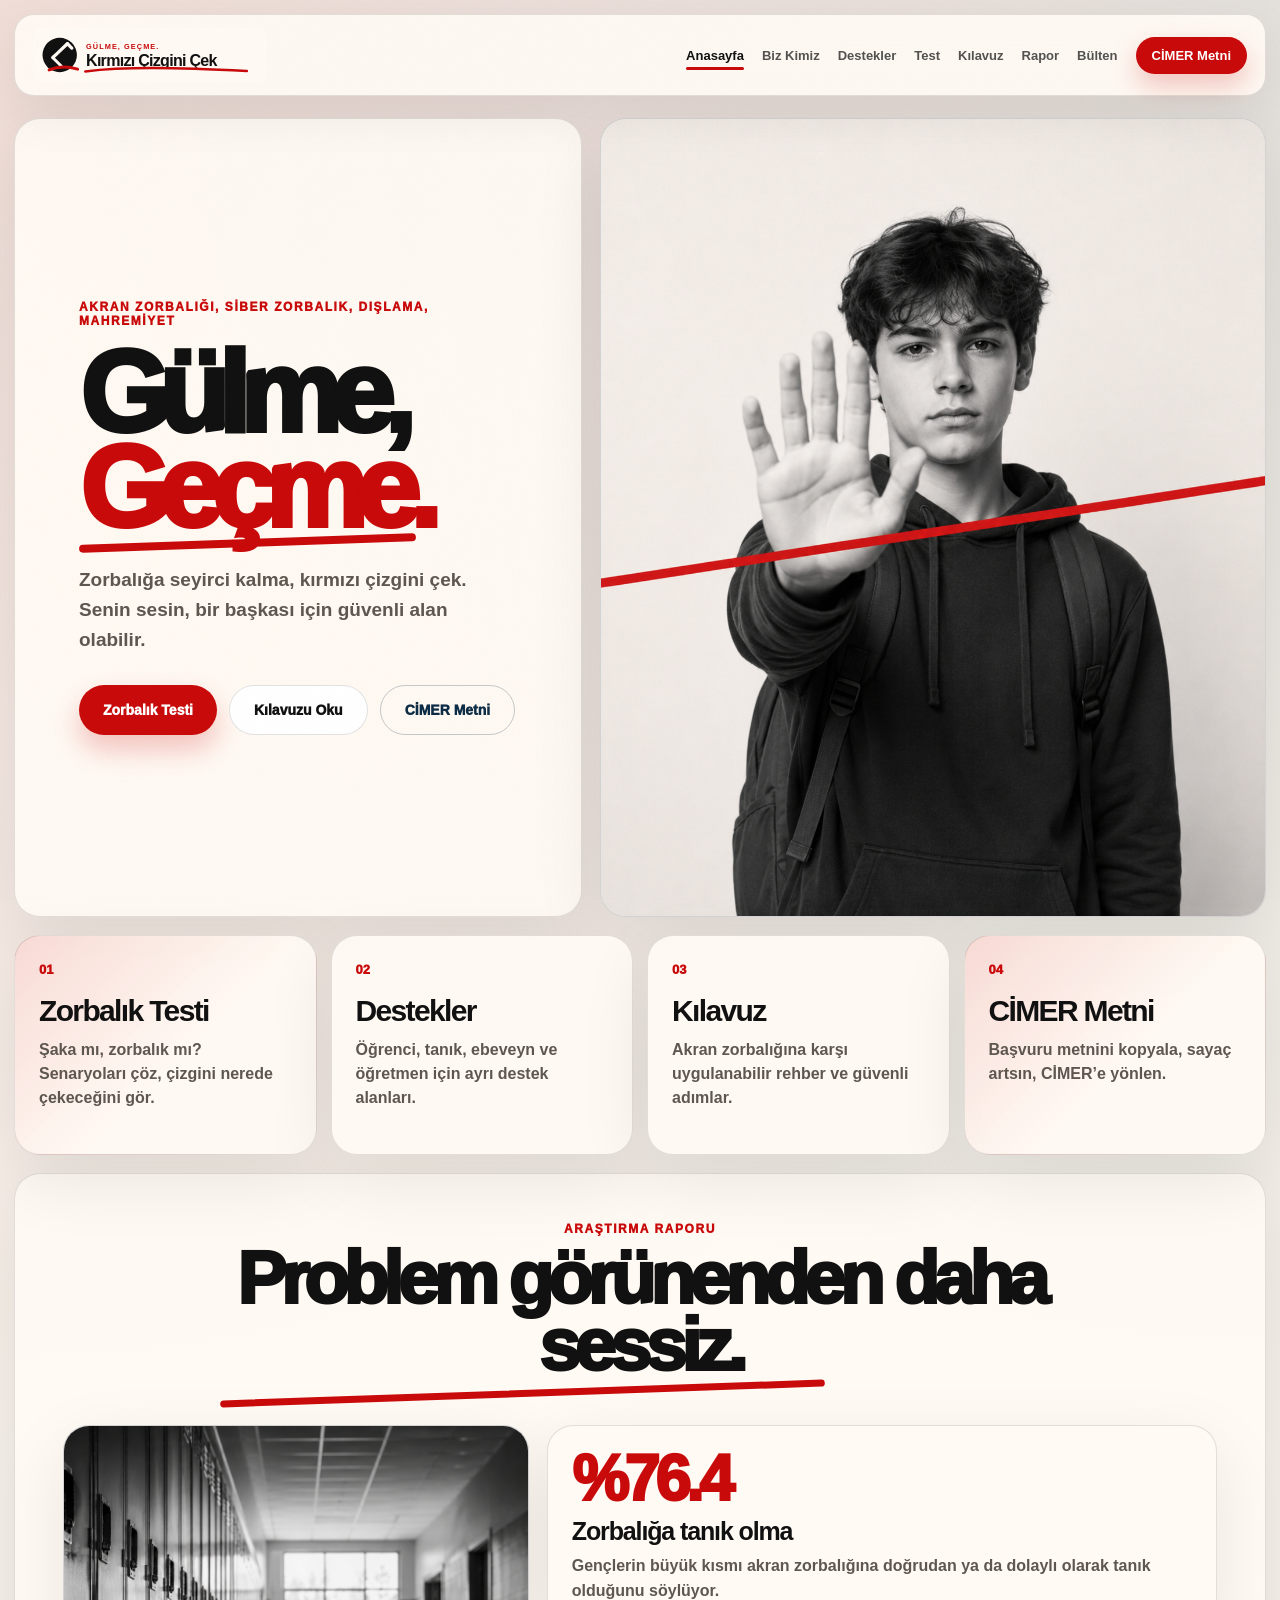
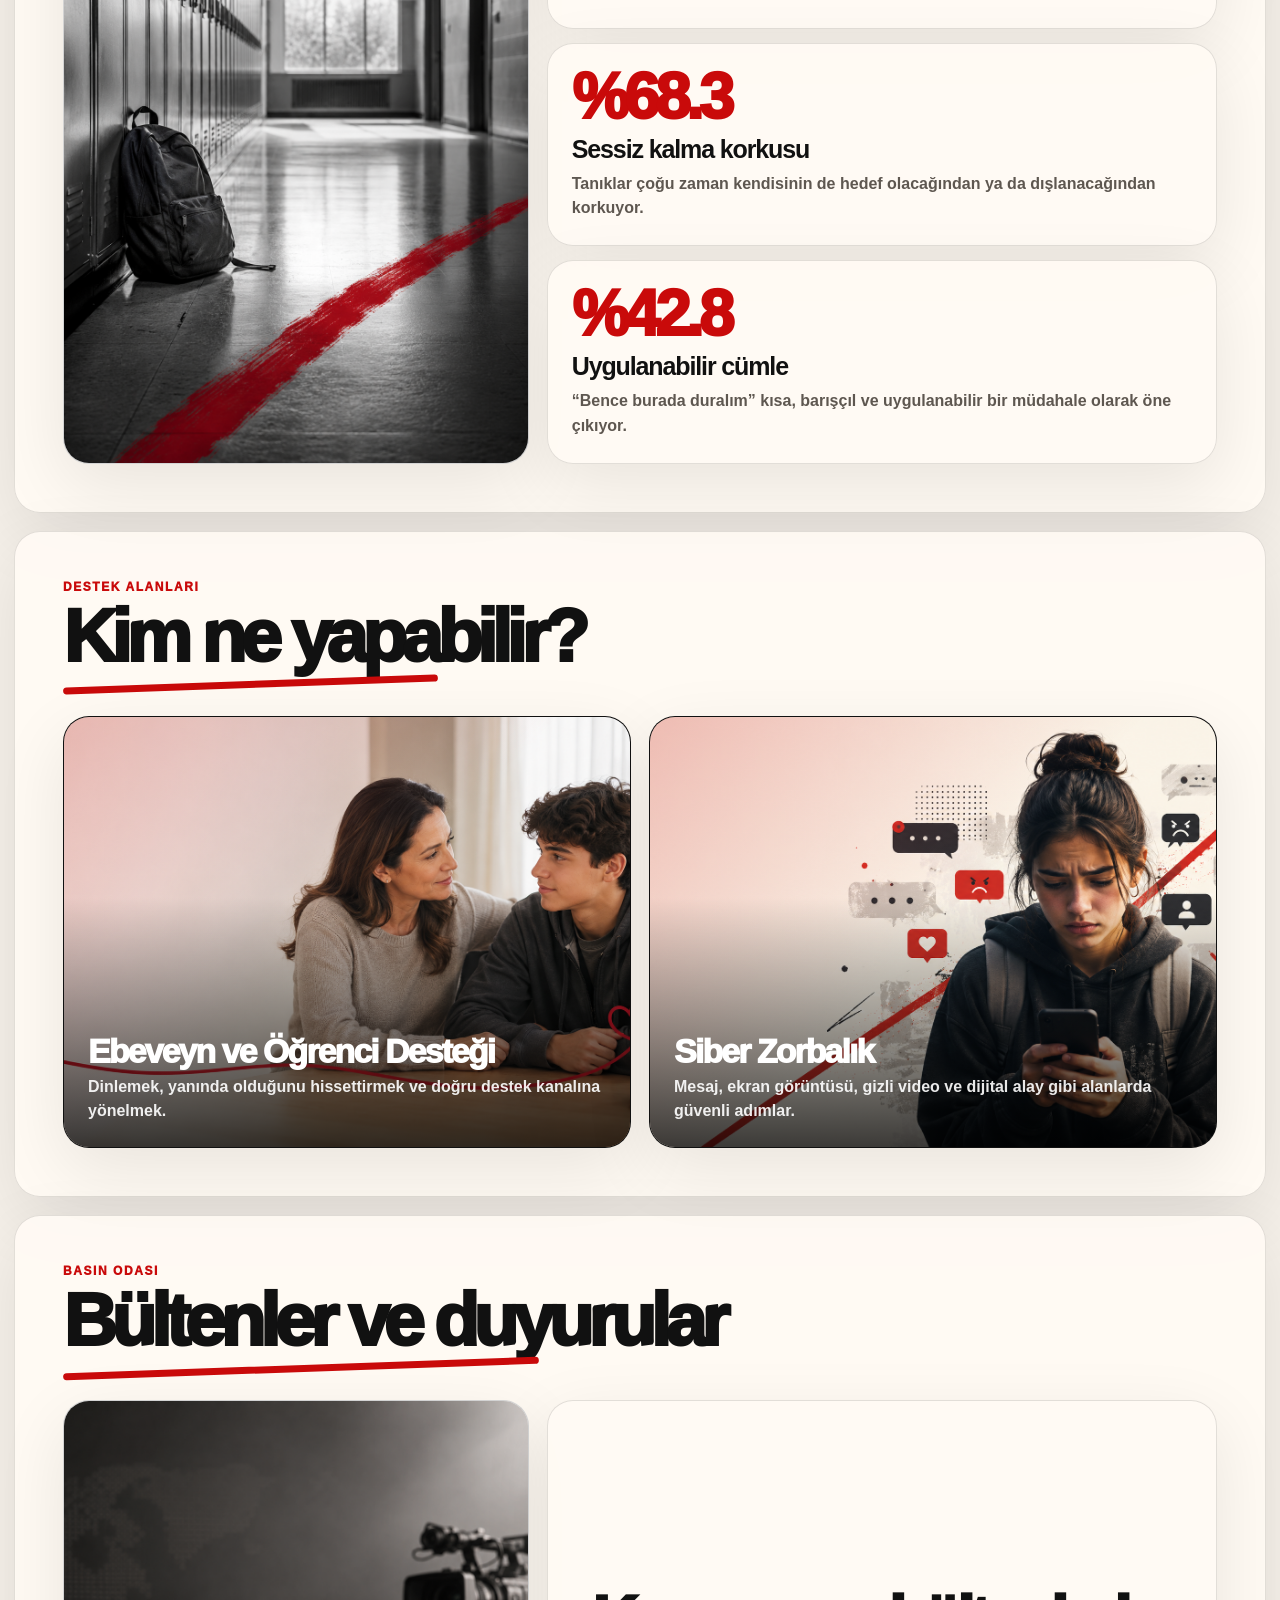
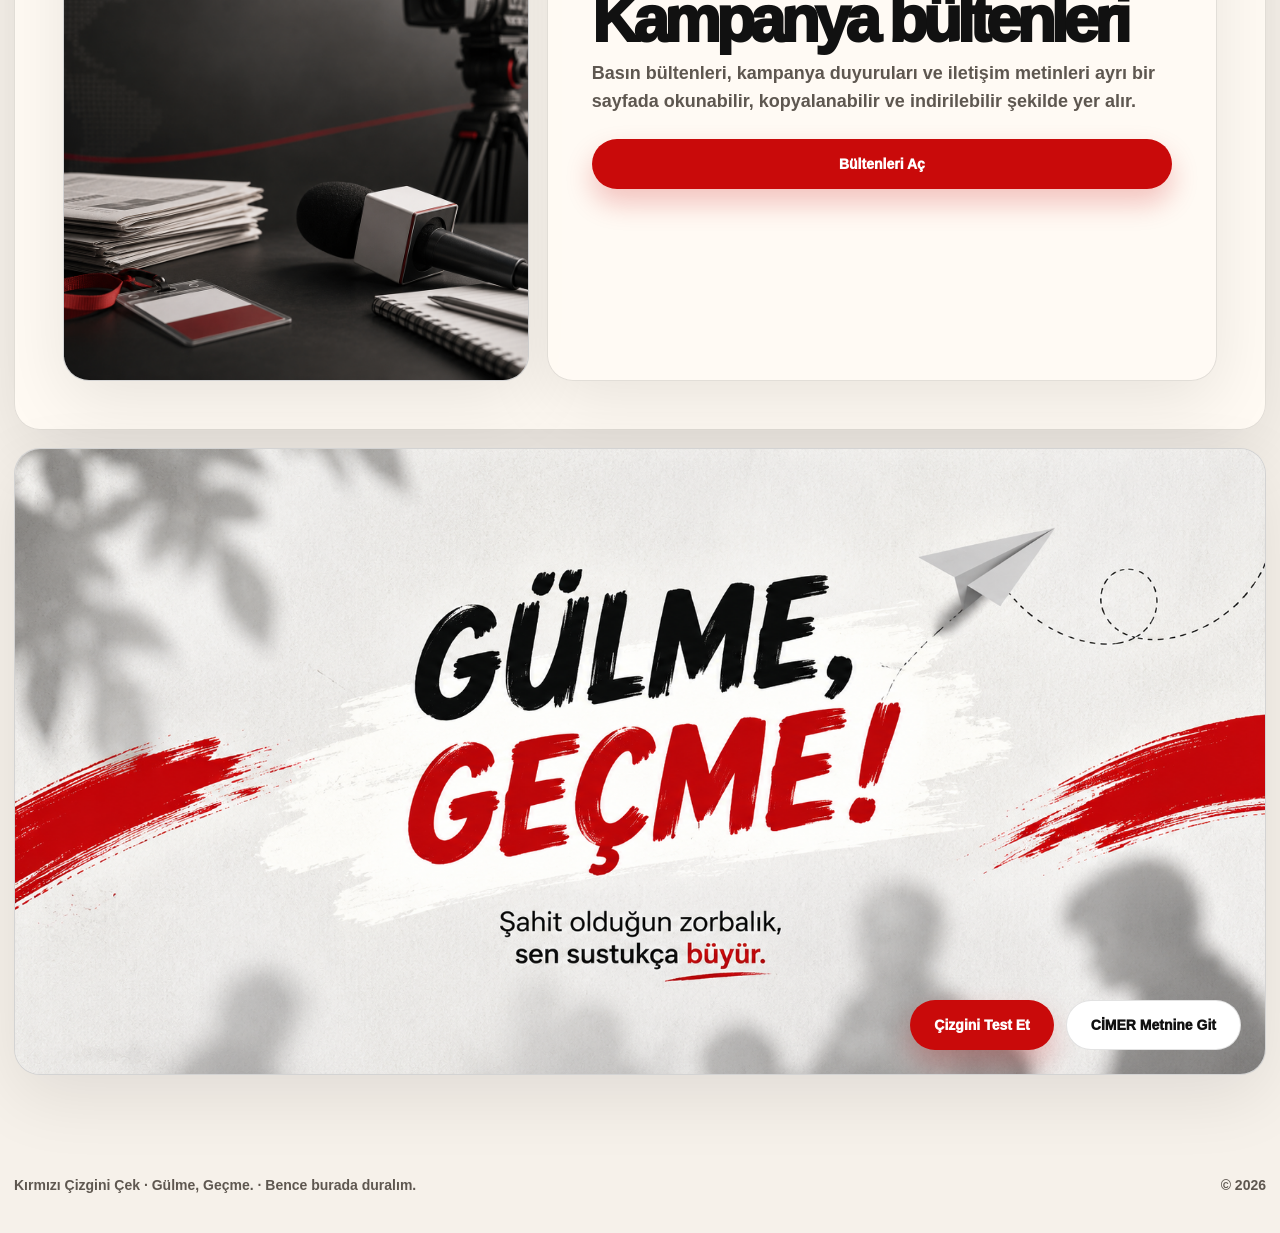
==== index.html @ 6e2cfce4 "Update index.html" ====
<!DOCTYPE html>
<html lang="tr">
<head>
  <meta charset="UTF-8" />
  <meta name="viewport" content="width=device-width, initial-scale=1.0" />

  <title>Kırmızı Çizgini Çek | Gülme, Geçme</title>
  <meta name="description" content="Akran zorbalığına karşı farkındalık, test, kılavuz, araştırma raporu, bültenler ve CİMER yönlendirme sitesi." />

  <link rel="stylesheet" href="site.css?v=20260725-01" />
</head>

<body>
  <header class="site-header">
    <a class="brand" href="index.html">
      <img class="brand-logo" src="logo.svg?v=20260725-01" alt="Kırmızı Çizgini Çek logosu">
    </a>

    <nav class="nav">
      <a class="active" href="index.html">Anasayfa</a>
      <a href="biz-kimiz.html">Biz Kimiz</a>
      <a href="destekler.html">Destekler</a>
      <a href="test.html">Test</a>
      <a href="kilavuz.html">Kılavuz</a>
      <a href="arastirma-raporu.html">Rapor</a>
      <a href="bultenler.html">Bülten</a>
      <a class="nav-cta" href="cimer.html">CİMER Metni</a>
    </nav>
  </header>

  <main class="main">
    <section class="hero">
      <article class="hero-copy">
        <p class="eyebrow">Akran zorbalığı, siber zorbalık, dışlama, mahremiyet</p>

        <h1>
          Gülme,<br>
          <span>Geçme.</span>
        </h1>

        <p class="lead">
          Zorbalığa seyirci kalma, kırmızı çizgini çek.
          Senin sesin, bir başkası için güvenli alan olabilir.
        </p>

        <div class="actions">
          <a class="btn primary" href="test.html">Zorbalık Testi</a>
          <a class="btn secondary" href="kilavuz.html">Kılavuzu Oku</a>
          <a class="btn ghost" href="cimer.html">CİMER Metni</a>
        </div>
      </article>

      <article class="hero-image">
        <img src="hero-child.png?v=20260725-01" alt="Elini dur işaretiyle kaldıran liseli genç kampanya görseli" />
      </article>
    </section>

    <section class="quick-grid">
      <a class="quick-card red" href="test.html">
        <span>01</span>
        <h2>Zorbalık Testi</h2>
        <p>Şaka mı, zorbalık mı? Senaryoları çöz, çizgini nerede çekeceğini gör.</p>
      </a>

      <a class="quick-card" href="destekler.html">
        <span>02</span>
        <h2>Destekler</h2>
        <p>Öğrenci, tanık, ebeveyn ve öğretmen için ayrı destek alanları.</p>
      </a>

      <a class="quick-card" href="kilavuz.html">
        <span>03</span>
        <h2>Kılavuz</h2>
        <p>Akran zorbalığına karşı uygulanabilir rehber ve güvenli adımlar.</p>
      </a>

      <a class="quick-card red" href="cimer.html">
        <span>04</span>
        <h2>CİMER Metni</h2>
        <p>Başvuru metnini kopyala, sayaç artsın, CİMER’e yönlen.</p>
      </a>
    </section>

    <section class="section">
      <div class="section-head center">
        <p>Araştırma raporu</p>
        <h2>Problem görünenden daha sessiz.</h2>
      </div>

      <div class="report-layout">
        <a class="cover-card" href="arastirma-raporu.html">
          <img src="report-cover.png?v=20260725-01" alt="Akran zorbalığı araştırma raporu kapak görseli" />
        </a>

        <div class="stat-grid">
          <article class="stat-card">
            <strong>%76.4</strong>
            <h3>Zorbalığa tanık olma</h3>
            <p>Gençlerin büyük kısmı akran zorbalığına doğrudan ya da dolaylı olarak tanık olduğunu söylüyor.</p>
          </article>

          <article class="stat-card">
            <strong>%68.3</strong>
            <h3>Sessiz kalma korkusu</h3>
            <p>Tanıklar çoğu zaman kendisinin de hedef olacağından ya da dışlanacağından korkuyor.</p>
          </article>

          <article class="stat-card">
            <strong>%42.8</strong>
            <h3>Uygulanabilir cümle</h3>
            <p>“Bence burada duralım” kısa, barışçıl ve uygulanabilir bir müdahale olarak öne çıkıyor.</p>
          </article>
        </div>
      </div>
    </section>

    <section class="section">
      <div class="section-head">
        <p>Destek alanları</p>
        <h2>Kim ne yapabilir?</h2>
      </div>

      <div class="image-link-grid">
        <a class="image-link" href="destekler.html">
          <img src="parent-support.png?v=20260725-01" alt="Ebeveyn ve genç destek görüşmesi görseli" />
          <div>
            <h3>Ebeveyn ve Öğrenci Desteği</h3>
            <p>Dinlemek, yanında olduğunu hissettirmek ve doğru destek kanalına yönelmek.</p>
          </div>
        </a>

        <a class="image-link" href="destekler.html">
          <img src="cyber-bullying.png?v=20260725-01" alt="Siber zorbalık ve telefon baskısı görseli" />
          <div>
            <h3>Siber Zorbalık</h3>
            <p>Mesaj, ekran görüntüsü, gizli video ve dijital alay gibi alanlarda güvenli adımlar.</p>
          </div>
        </a>
      </div>
    </section>

    <section class="section">
      <div class="section-head">
        <p>Basın odası</p>
        <h2>Bültenler ve duyurular</h2>
      </div>

      <div class="bulletin-home">
        <a class="cover-card wide" href="bultenler.html">
          <img src="bulletin-cover.png?v=20260725-01" alt="Basın bültenleri ve haber odası görseli" />
        </a>

        <article class="text-card">
          <h3>Kampanya bültenleri</h3>
          <p>
            Basın bültenleri, kampanya duyuruları ve iletişim metinleri ayrı bir sayfada okunabilir,
            kopyalanabilir ve indirilebilir şekilde yer alır.
          </p>
          <a class="btn primary" href="bultenler.html">Bültenleri Aç</a>
        </article>
      </div>
    </section>

    <section class="slogan-banner">
      <img src="slogan-banner.png?v=20260725-01" alt="Gülme Geçme slogan görseli" />

      <div class="slogan-actions">
        <a class="btn primary" href="test.html">Çizgini Test Et</a>
        <a class="btn secondary" href="cimer.html">CİMER Metnine Git</a>
      </div>
    </section>
  </main>

  <footer class="footer">
    <span>Kırmızı Çizgini Çek · Gülme, Geçme. · Bence burada duralım.</span>
    <span>© 2026</span>
  </footer>
</body>
</html>
---- site.css ----
:root {
  --bg: #f6f1ea;
  --paper: #fffaf4;
  --white: #ffffff;
  --ink: #111111;
  --muted: #5e5750;
  --red: #c90a0a;
  --blue: #0d2c46;
  --line: rgba(17, 17, 17, 0.12);
  --shadow: 0 22px 70px rgba(0, 0, 0, 0.09);
  --radius: 26px;
  --max: 1380px;
}

* {
  box-sizing: border-box;
}

html {
  scroll-behavior: smooth;
}

body {
  margin: 0;
  color: var(--ink);
  font-family: Arial, Helvetica, sans-serif;
  background:
    radial-gradient(circle at top left, rgba(201, 10, 10, 0.08), transparent 32%),
    radial-gradient(circle at top right, rgba(13, 44, 70, 0.08), transparent 32%),
    var(--bg);
}

body::before {
  content: "";
  position: fixed;
  inset: 0;
  z-index: 1000;
  pointer-events: none;
  opacity: 0.045;
  background-image: url("data:image/svg+xml,%3Csvg xmlns='http://www.w3.org/2000/svg' width='160' height='160'%3E%3Cfilter id='n'%3E%3CfeTurbulence baseFrequency='.72' numOctaves='3' stitchTiles='stitch'/%3E%3C/filter%3E%3Crect width='160' height='160' filter='url(%23n)' opacity='.55'/%3E%3C/svg%3E");
}

img {
  display: block;
  max-width: 100%;
}

a {
  color: inherit;
  text-decoration: none;
}

button {
  font: inherit;
}

.site-header {
  position: sticky;
  top: 0;
  z-index: 50;
  width: min(var(--max), calc(100% - 28px));
  min-height: 82px;
  margin: 14px auto 0;
  padding: 0 18px;
  display: flex;
  align-items: center;
  justify-content: space-between;
  gap: 22px;
  border: 1px solid var(--line);
  border-radius: 20px;
  background: rgba(255, 250, 244, 0.94);
  backdrop-filter: blur(18px);
  box-shadow: 0 18px 50px rgba(0, 0, 0, 0.07);
}

.brand {
  display: inline-flex;
  align-items: center;
  flex: 0 0 auto;
}

.brand-logo {
  width: auto;
  height: 54px;
  object-fit: contain;
}

.nav {
  display: flex;
  align-items: center;
  gap: 18px;
}

.nav a {
  position: relative;
  color: var(--ink);
  font-size: 13px;
  font-weight: 900;
  opacity: 0.72;
  transition: 0.2s ease;
}

.nav a:hover,
.nav a.active {
  opacity: 1;
}

.nav a:not(.nav-cta)::after {
  content: "";
  position: absolute;
  left: 0;
  bottom: -7px;
  width: 0;
  height: 3px;
  border-radius: 999px;
  background: var(--red);
  transition: 0.2s ease;
}

.nav a:hover::after,
.nav a.active::after {
  width: 100%;
}

.nav-cta {
  opacity: 1 !important;
  padding: 11px 16px;
  border-radius: 999px;
  color: white !important;
  background: var(--red);
  box-shadow: 0 12px 26px rgba(201, 10, 10, 0.22);
}

.main {
  width: min(var(--max), calc(100% - 28px));
  margin: 0 auto;
  padding: 22px 0 76px;
}

.hero {
  display: grid;
  grid-template-columns: 0.92fr 1.08fr;
  gap: 18px;
  align-items: stretch;
}

.hero-copy,
.hero-image,
.quick-card,
.section,
.cover-card,
.stat-card,
.image-link,
.text-card,
.slogan-banner {
  border: 1px solid var(--line);
  border-radius: var(--radius);
  background: rgba(255, 250, 244, 0.94);
  box-shadow: var(--shadow);
}

.hero-copy {
  min-height: 560px;
  padding: clamp(34px, 5vw, 66px);
  display: flex;
  flex-direction: column;
  justify-content: center;
}

.eyebrow {
  margin: 0 0 18px;
  color: var(--red);
  text-transform: uppercase;
  letter-spacing: 0.13em;
  font-size: 12px;
  font-weight: 950;
}

h1,
h2,
h3,
p {
  margin-top: 0;
}

.hero-copy h1 {
  margin: 0 0 30px;
  font-size: clamp(70px, 9vw, 136px);
  line-height: 0.82;
  letter-spacing: -0.095em;
  font-weight: 950;
}

.hero-copy h1 span {
  position: relative;
  display: inline-block;
  color: var(--red);
}

.hero-copy h1 span::after {
  content: "";
  position: absolute;
  left: 0;
  bottom: -12px;
  width: 96%;
  height: 8px;
  border-radius: 999px;
  background: var(--red);
  transform: rotate(-2deg);
}

.lead {
  max-width: 690px;
  margin: 0;
  color: var(--muted);
  font-size: 19px;
  line-height: 1.58;
  font-weight: 700;
}

.actions {
  display: flex;
  flex-wrap: wrap;
  gap: 12px;
  margin-top: 30px;
}

.btn {
  min-height: 50px;
  padding: 0 24px;
  border-radius: 999px;
  display: inline-flex;
  align-items: center;
  justify-content: center;
  border: 0;
  cursor: pointer;
  color: var(--ink);
  font-size: 14px;
  font-weight: 950;
  transition: 0.2s ease;
}

.btn:hover {
  transform: translateY(-2px);
}

.btn.primary {
  color: white;
  background: var(--red);
  box-shadow: 0 14px 28px rgba(201, 10, 10, 0.23);
}

.btn.secondary {
  color: var(--ink);
  background: white;
  border: 1px solid var(--line);
}

.btn.ghost {
  color: var(--blue);
  background: transparent;
  border: 1px solid rgba(13, 44, 70, 0.24);
}

.hero-image {
  overflow: hidden;
  min-height: 560px;
  background: #eeeeee;
}

.hero-image img {
  width: 100%;
  height: 100%;
  min-height: 560px;
  object-fit: cover;
  object-position: center;
}

.quick-grid {
  display: grid;
  grid-template-columns: repeat(4, 1fr);
  gap: 14px;
  margin-top: 18px;
}

.quick-card {
  min-height: 220px;
  padding: 24px;
  color: var(--ink);
  transition: 0.22s ease;
}

.quick-card:hover {
  transform: translateY(-4px);
  box-shadow: 0 26px 80px rgba(0, 0, 0, 0.11);
}

.quick-card span {
  display: inline-flex;
  margin-bottom: 20px;
  color: var(--red);
  font-size: 13px;
  font-weight: 950;
}

.quick-card h2 {
  margin: 0 0 12px;
  font-size: 30px;
  line-height: 0.95;
  letter-spacing: -0.055em;
}

.quick-card p {
  margin: 0;
  color: var(--muted);
  line-height: 1.5;
  font-weight: 700;
}

.quick-card.red {
  background:
    linear-gradient(135deg, rgba(201, 10, 10, 0.13), transparent 56%),
    rgba(255, 250, 244, 0.94);
}

.section {
  margin-top: 18px;
  padding: clamp(28px, 4vw, 48px);
}

.section-head {
  max-width: 840px;
  margin-bottom: 28px;
}

.section-head.center {
  margin-left: auto;
  margin-right: auto;
  text-align: center;
}

.section-head p {
  margin: 0 0 10px;
  color: var(--red);
  text-transform: uppercase;
  letter-spacing: 0.13em;
  font-size: 12px;
  font-weight: 950;
}

.section-head h2 {
  position: relative;
  display: inline-block;
  margin: 0;
  font-size: clamp(42px, 5.8vw, 76px);
  line-height: 0.9;
  letter-spacing: -0.078em;
  font-weight: 950;
}

.section-head h2::after {
  content: "";
  display: block;
  width: 72%;
  height: 7px;
  margin-top: 10px;
  border-radius: 999px;
  background: var(--red);
  transform: rotate(-2deg);
}

.report-layout,
.bulletin-home {
  display: grid;
  grid-template-columns: 0.82fr 1.18fr;
  gap: 18px;
  align-items: stretch;
}

.cover-card {
  display: block;
  overflow: hidden;
  background: #eeeeee;
}

.cover-card img {
  width: 100%;
  height: 100%;
  min-height: 520px;
  object-fit: cover;
  object-position: center;
  transition: 0.25s ease;
}

.cover-card.wide img {
  min-height: 430px;
}

.cover-card:hover img {
  transform: scale(1.03);
}

.stat-grid {
  display: grid;
  gap: 14px;
}

.stat-card {
  padding: 24px;
}

.stat-card strong {
  display: block;
  margin-bottom: 10px;
  color: var(--red);
  font-size: clamp(44px, 5vw, 68px);
  line-height: 0.92;
  letter-spacing: -0.075em;
  font-weight: 950;
}

.stat-card h3,
.text-card h3 {
  margin: 0 0 10px;
  font-size: 25px;
  line-height: 1;
  letter-spacing: -0.045em;
}

.stat-card p,
.text-card p {
  margin: 0;
  color: var(--muted);
  line-height: 1.56;
  font-weight: 700;
}

.image-link-grid {
  display: grid;
  grid-template-columns: 1fr 1fr;
  gap: 18px;
}

.image-link {
  position: relative;
  overflow: hidden;
  min-height: 430px;
  color: white;
  background: #111111;
}

.image-link img {
  width: 100%;
  height: 100%;
  min-height: 430px;
  object-fit: cover;
  object-position: center;
  transition: 0.25s ease;
}

.image-link:hover img {
  transform: scale(1.03);
}

.image-link::after {
  content: "";
  position: absolute;
  inset: 0;
  background:
    linear-gradient(to top, rgba(0, 0, 0, 0.76), transparent 58%),
    linear-gradient(135deg, rgba(201, 10, 10, 0.24), transparent 50%);
}

.image-link div {
  position: absolute;
  z-index: 2;
  left: 24px;
  right: 24px;
  bottom: 24px;
}

.image-link h3 {
  margin: 0 0 8px;
  font-size: 34px;
  line-height: 0.95;
  letter-spacing: -0.058em;
  font-weight: 950;
}

.image-link p {
  max-width: 540px;
  margin: 0;
  color: rgba(255, 255, 255, 0.91);
  line-height: 1.5;
  font-weight: 700;
}

.text-card {
  padding: clamp(26px, 4vw, 44px);
  display: flex;
  flex-direction: column;
  justify-content: center;
}

.text-card h3 {
  font-size: clamp(38px, 5vw, 64px);
  line-height: 0.9;
  letter-spacing: -0.078em;
  font-weight: 950;
}

.text-card p {
  margin-bottom: 24px;
  font-size: 18px;
}

.slogan-banner {
  position: relative;
  overflow: hidden;
  margin-top: 18px;
  min-height: 300px;
  background: #eeeeee;
}

.slogan-banner img {
  width: 100%;
  height: 100%;
  min-height: 300px;
  object-fit: cover;
  object-position: center;
}

.slogan-actions {
  position: absolute;
  right: 24px;
  bottom: 24px;
  display: flex;
  flex-wrap: wrap;
  gap: 12px;
}

.footer {
  width: min(var(--max), calc(100% - 28px));
  margin: 0 auto;
  padding: 26px 0 40px;
  display: flex;
  justify-content: space-between;
  gap: 18px;
  color: var(--muted);
  font-size: 14px;
  font-weight: 850;
}

@media (max-width: 1120px) {
  .nav {
    display: none;
  }

  .hero,
  .report-layout,
  .bulletin-home,
  .image-link-grid {
    grid-template-columns: 1fr;
  }

  .quick-grid {
    grid-template-columns: 1fr 1fr;
  }
}

@media (max-width: 700px) {
  .site-header {
    margin-top: 8px;
    border-radius: 14px;
  }

  .brand-logo {
    height: 44px;
  }

  .quick-grid {
    grid-template-columns: 1fr;
  }

  .hero-copy h1 {
    font-size: 64px;
  }

  .section-head h2 {
    font-size: 46px;
  }

  .slogan-actions {
    position: static;
    padding: 18px;
    background: rgba(255, 250, 244, 0.94);
  }

  .footer {
    flex-direction: column;
  }
}
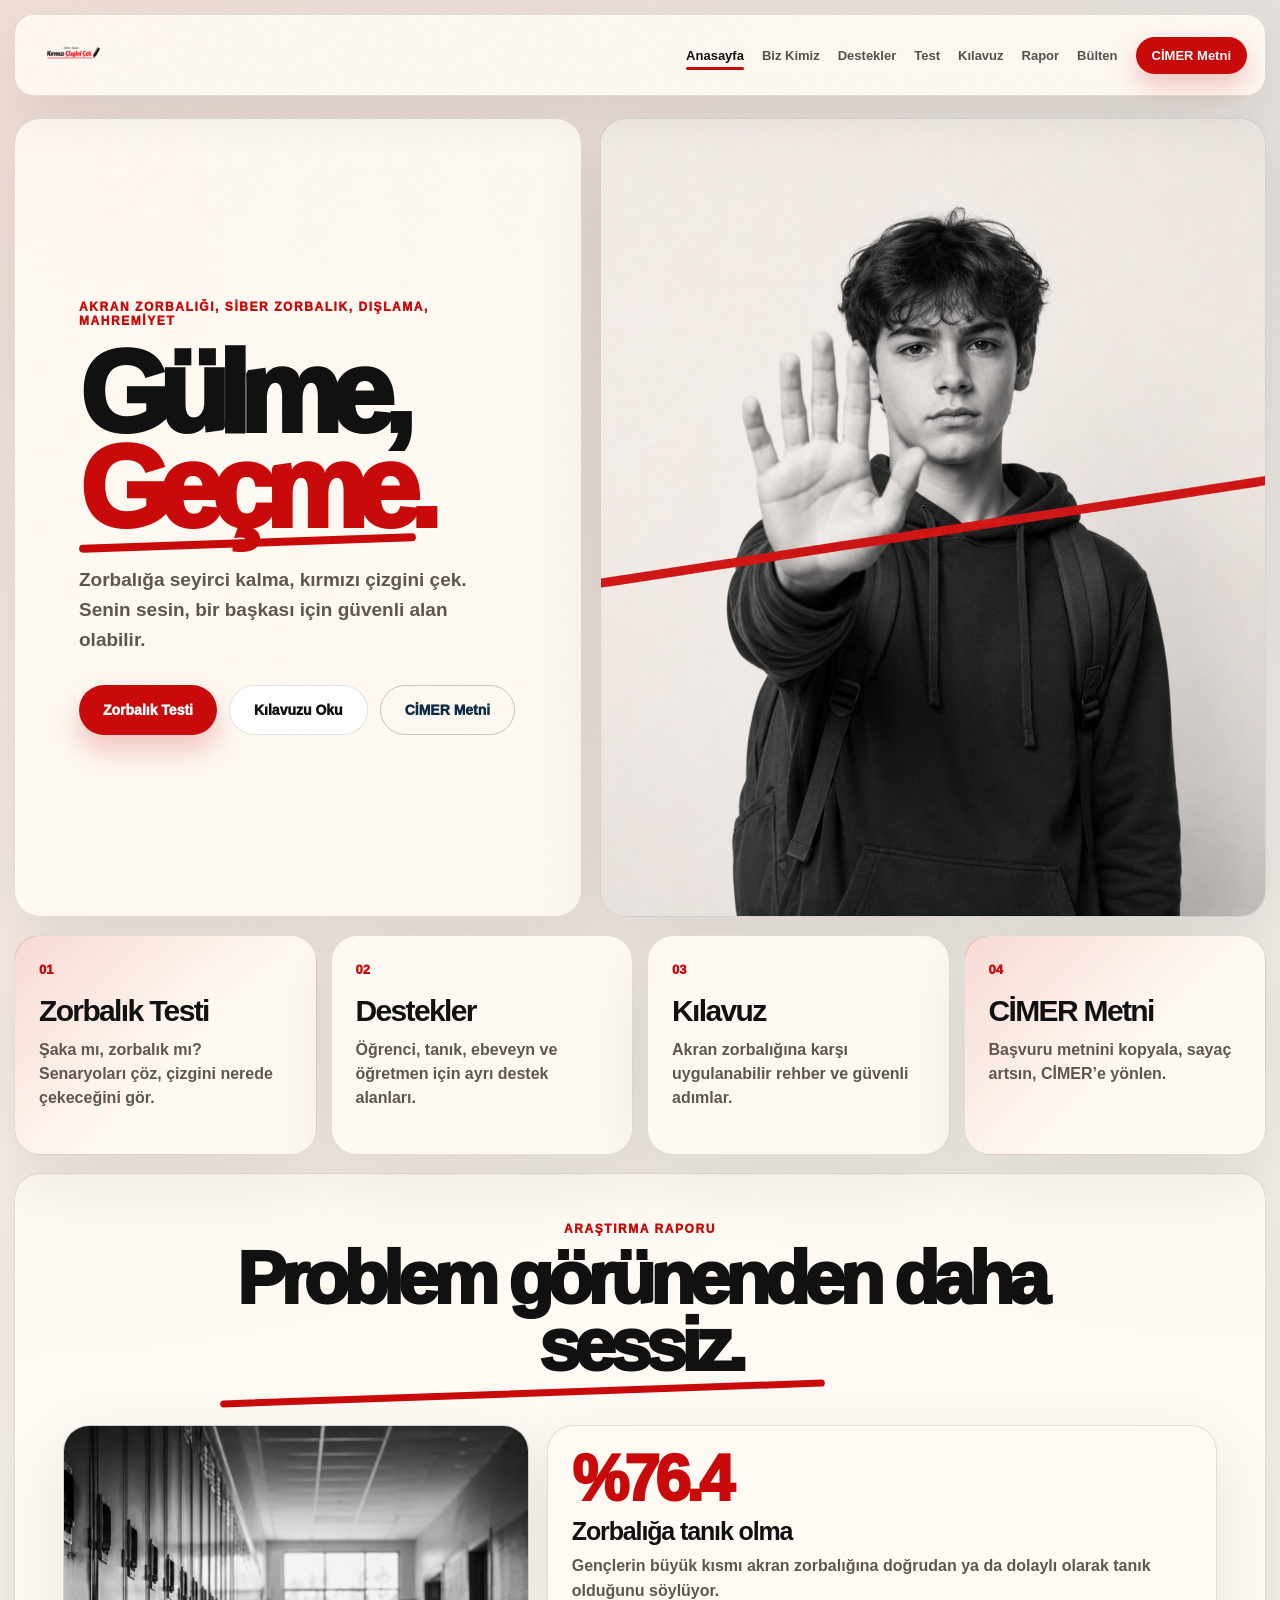
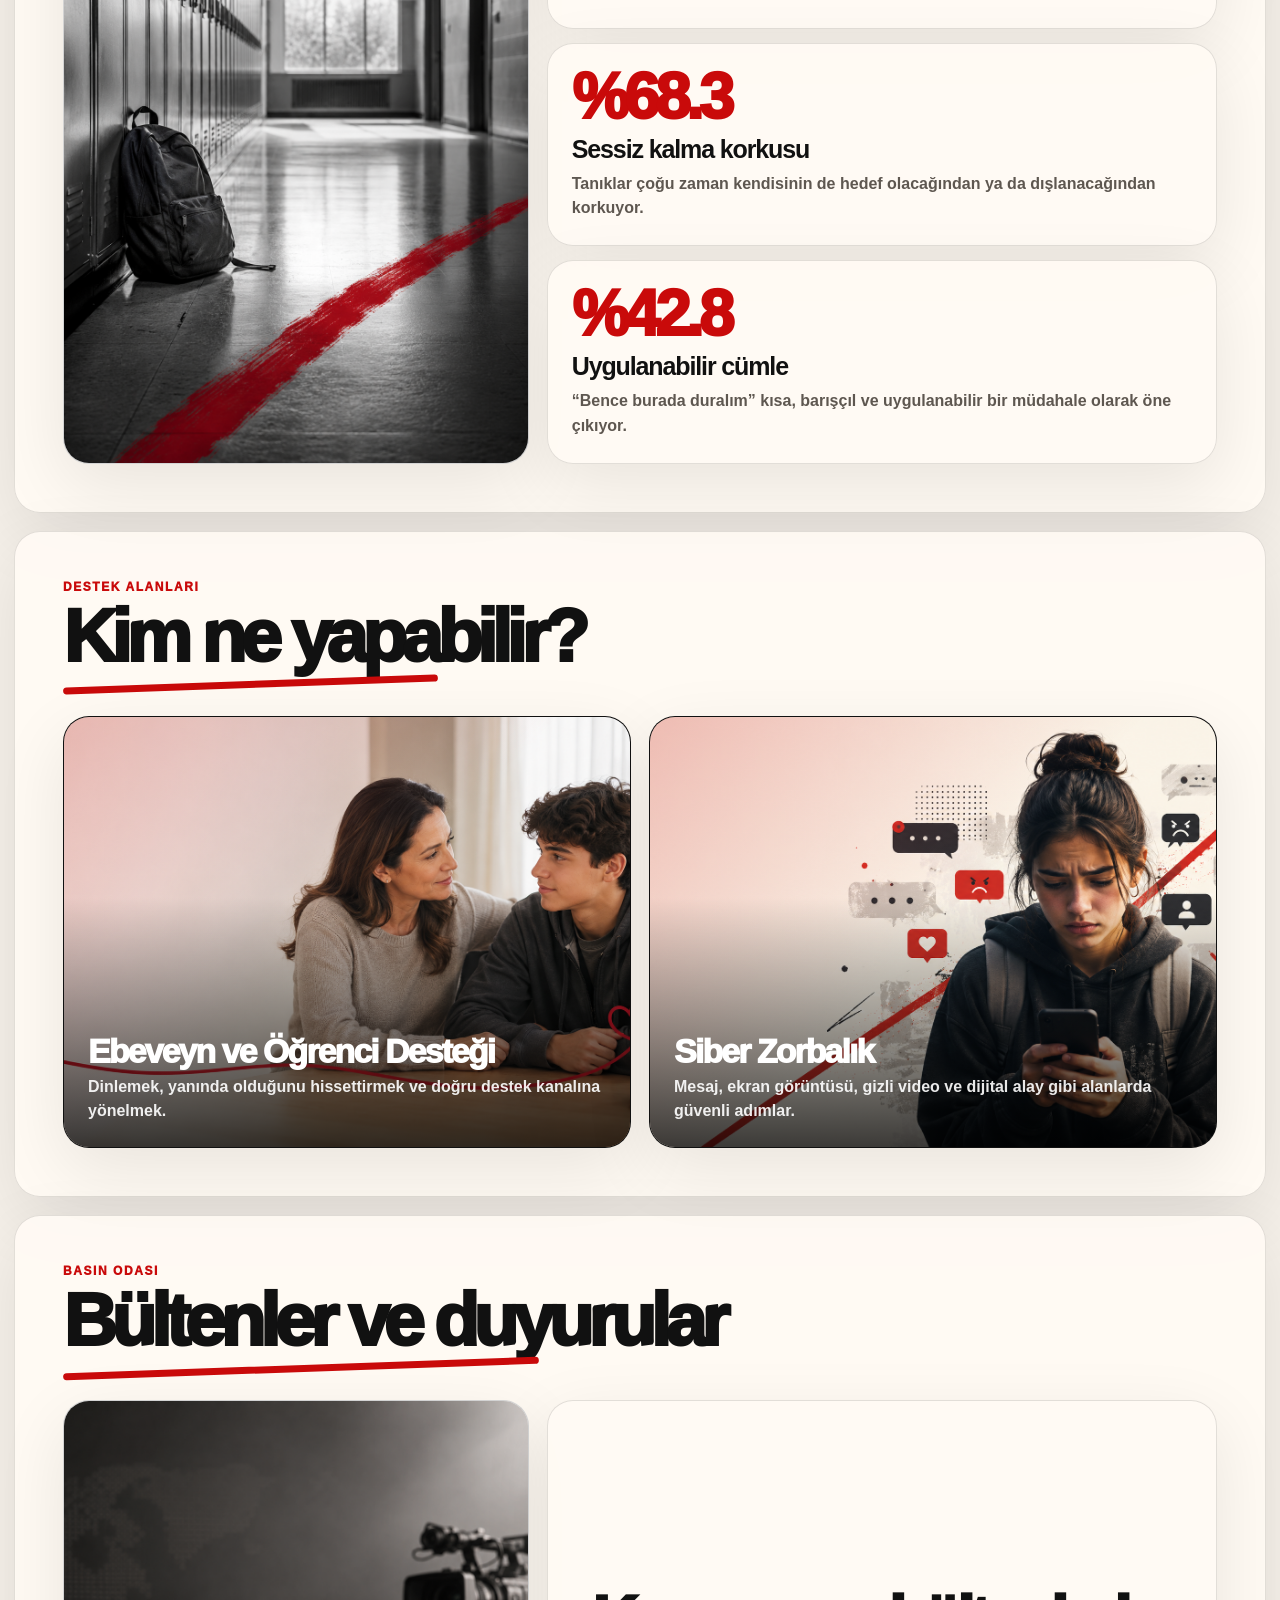
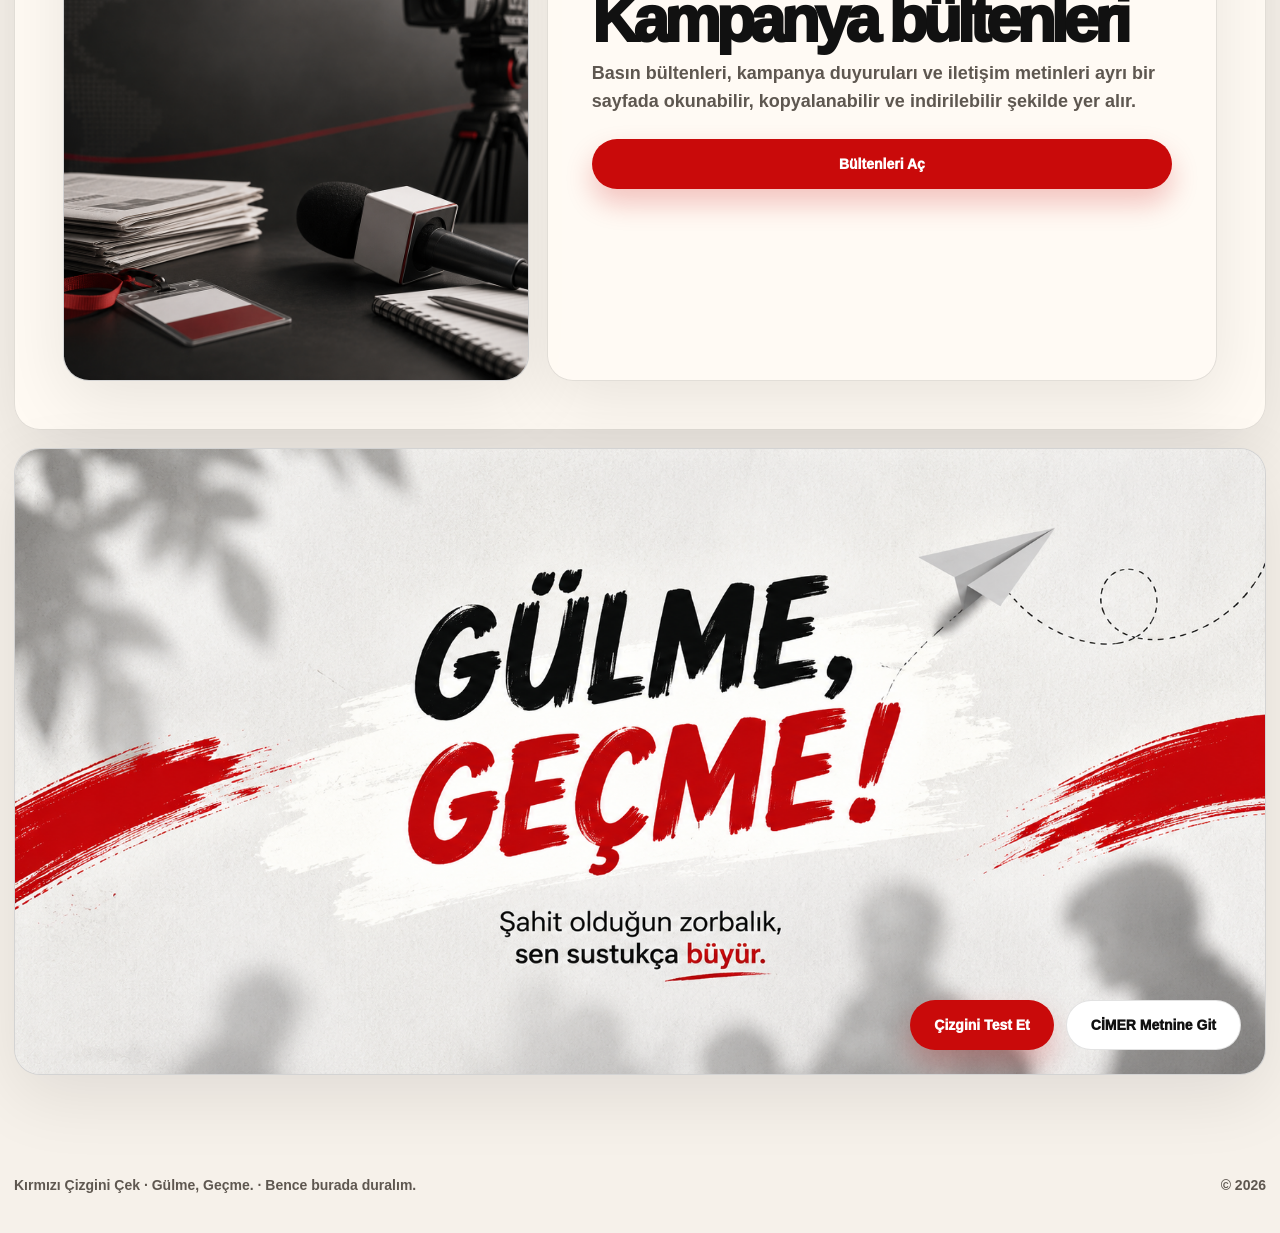
==== commit be1fdb51: "Update index.html" ====
--- a/index.html
+++ b/index.html
@@ -13,7 +13,7 @@
 <body>
   <header class="site-header">
     <a class="brand" href="index.html">
-      <img class="brand-logo" src="logo.svg?v=20260725-01" alt="Kırmızı Çizgini Çek logosu">
+      <img class="brand-logo" src="logo.png?v=20260725-02" alt="Kırmızı Çizgini Çek logosu">
     </a>
 
     <nav class="nav">
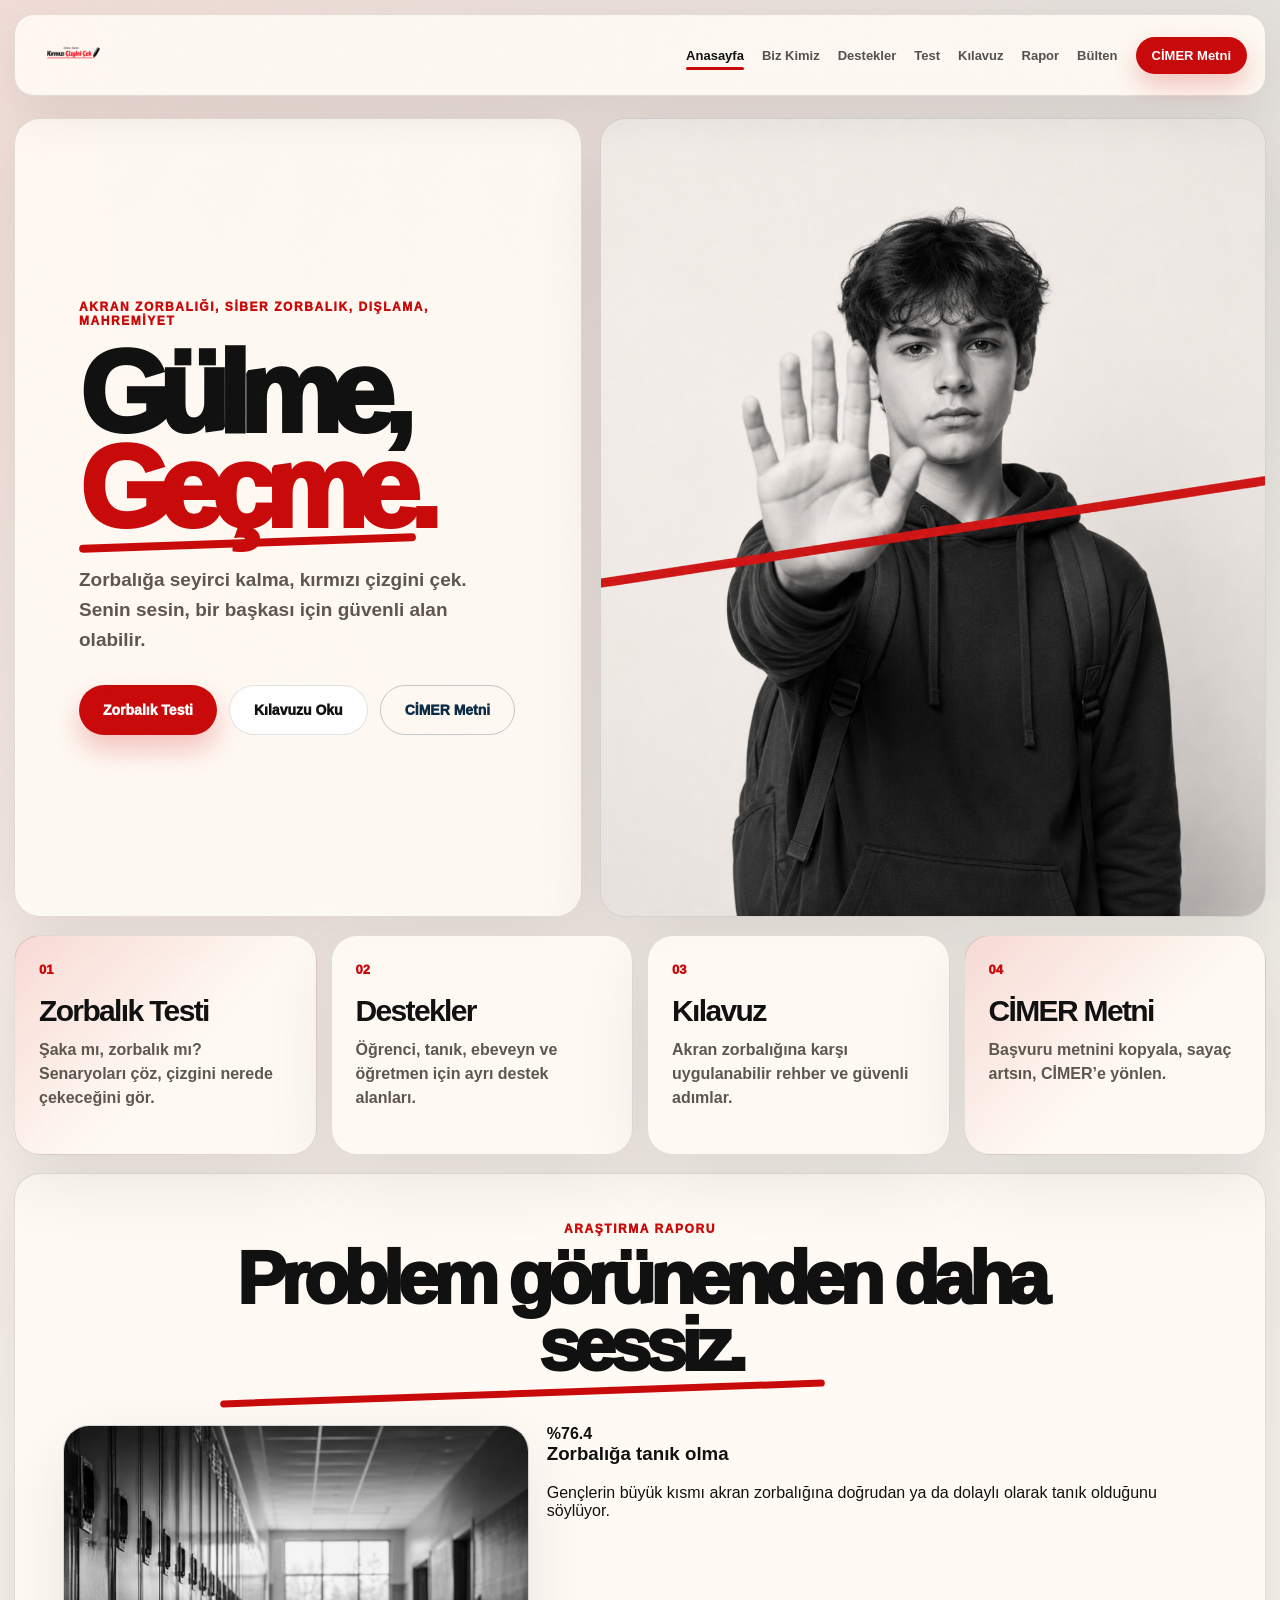
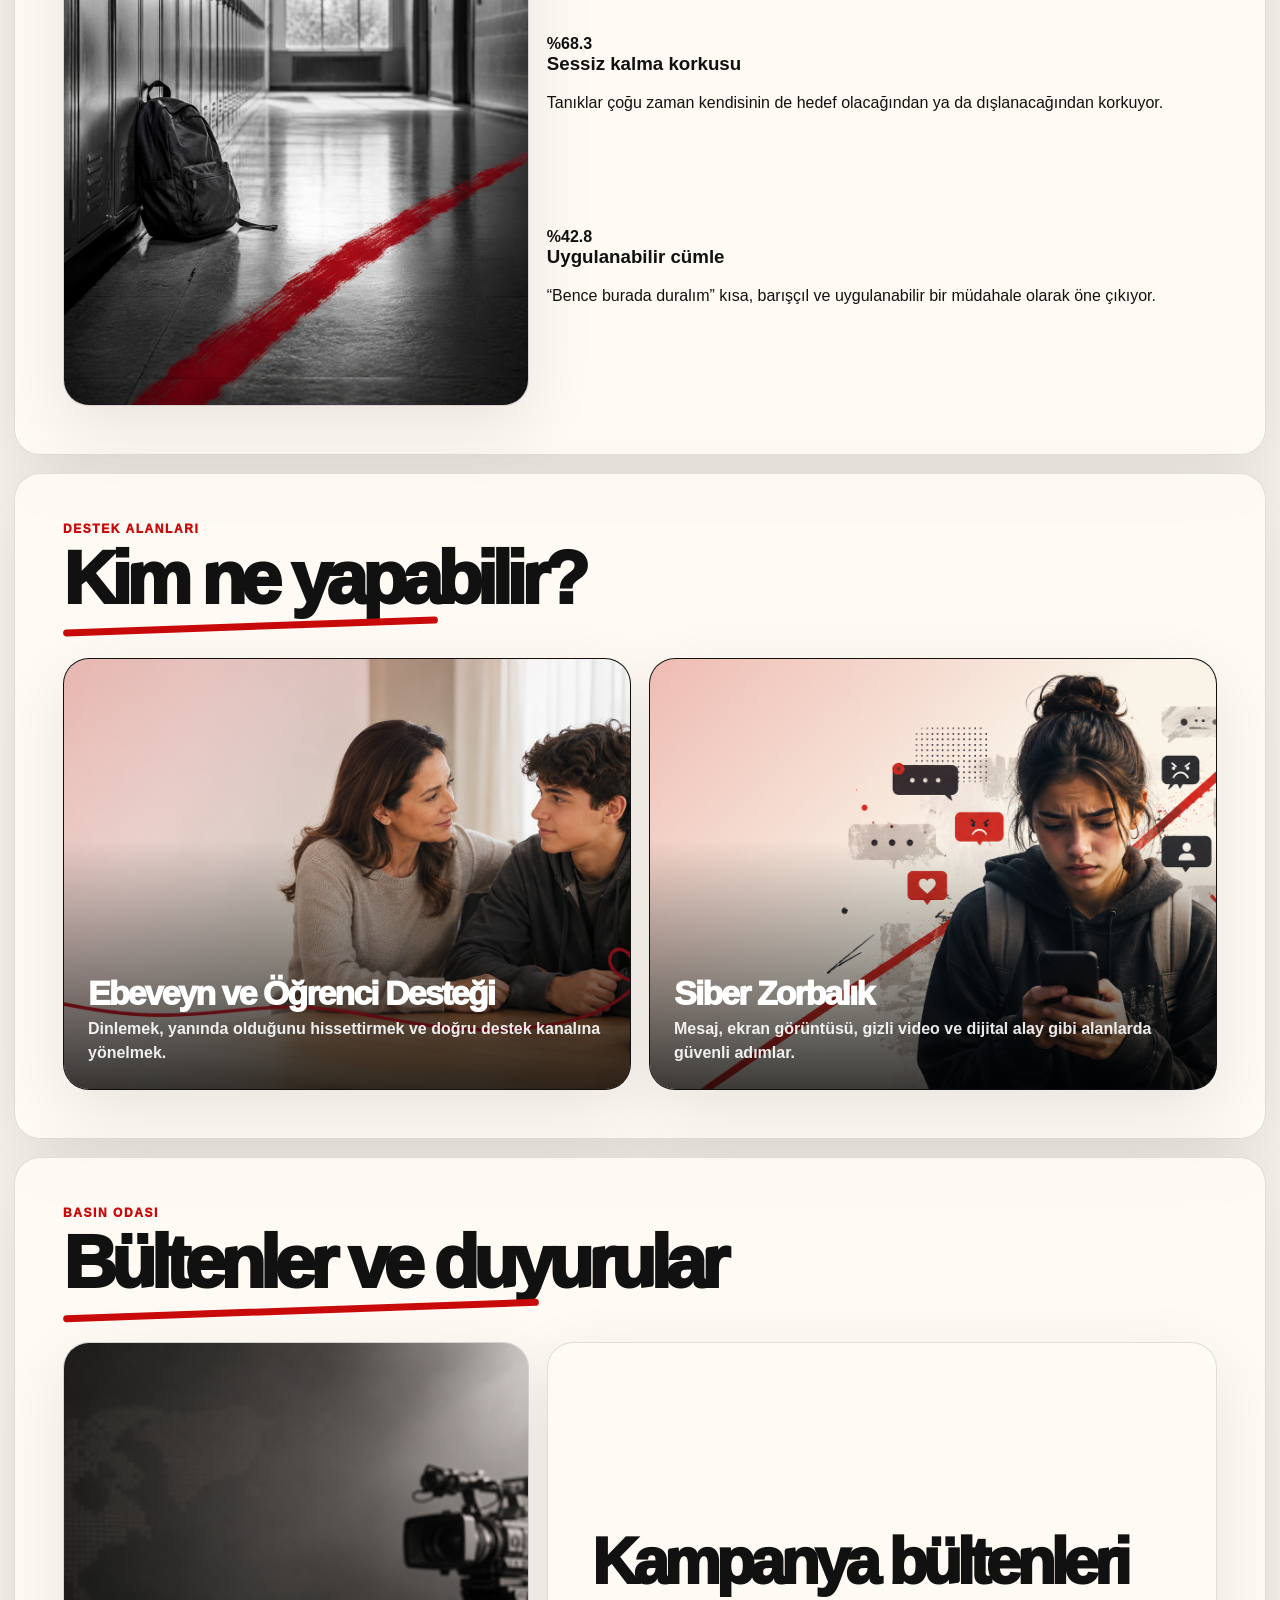
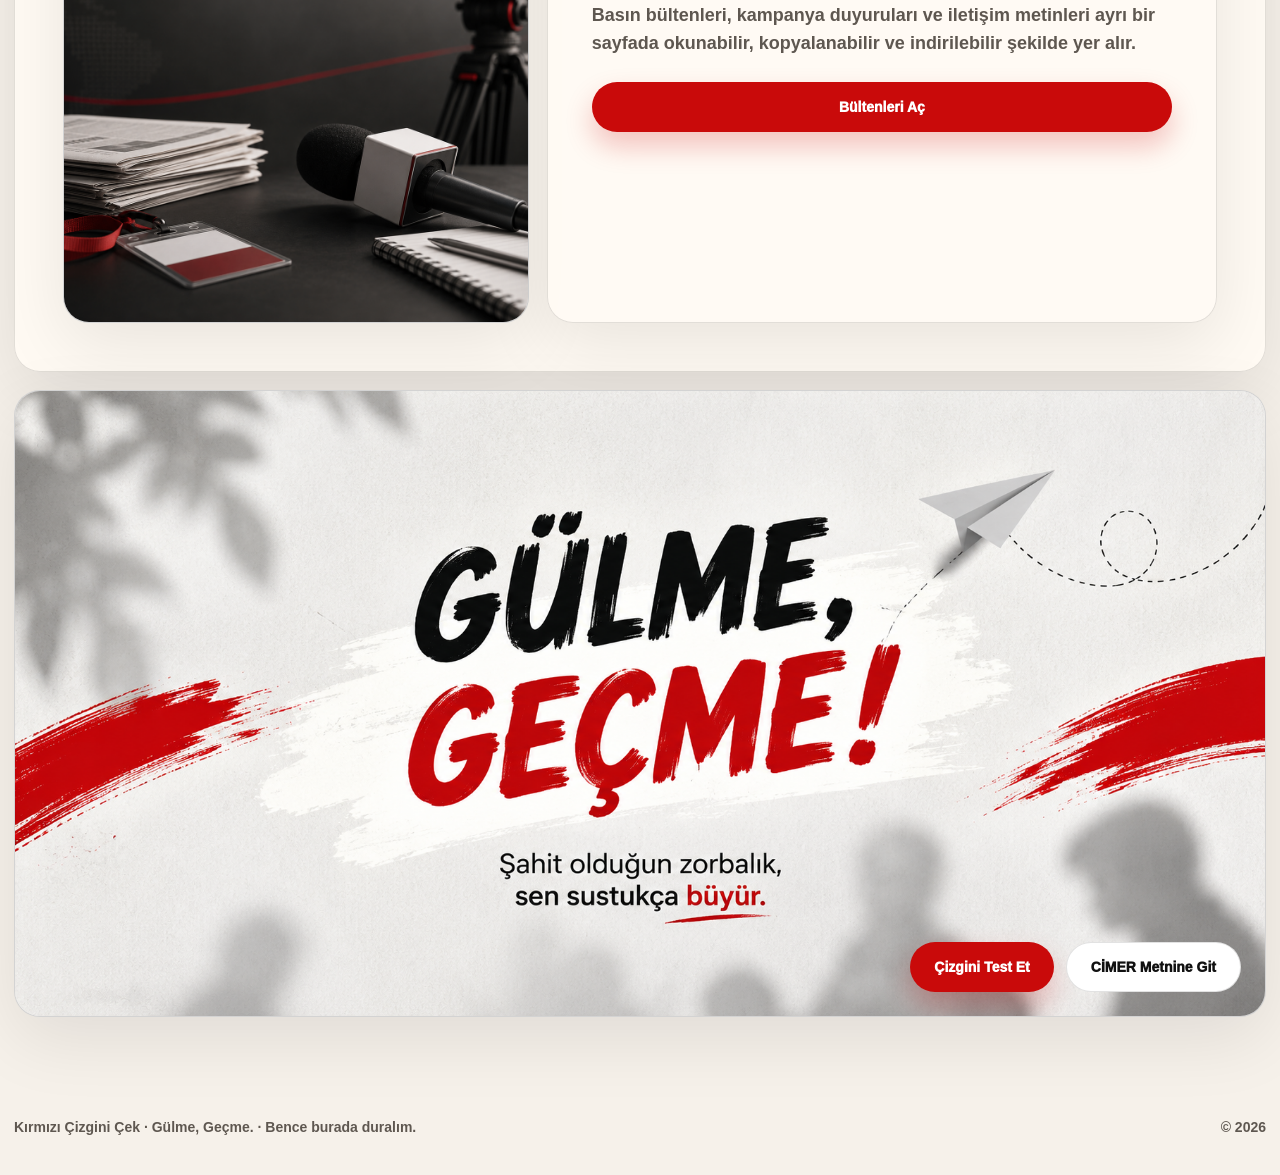
==== commit 385945e7: "Update index.html" ====
--- a/index.html
+++ b/index.html
@@ -7,13 +7,15 @@
   <title>Kırmızı Çizgini Çek | Gülme, Geçme</title>
   <meta name="description" content="Akran zorbalığına karşı farkındalık, test, kılavuz, araştırma raporu, bültenler ve CİMER yönlendirme sitesi." />
 
-  <link rel="stylesheet" href="site.css?v=20260725-01" />
+  <link rel="stylesheet" href="site.css?v=kc-004" />
+  <script src="data.js?v=kc-004" defer></script>
+  <script src="app.js?v=kc-004" defer></script>
 </head>
 
 <body>
   <header class="site-header">
-    <a class="brand" href="index.html">
-      <img class="brand-logo" src="logo.png?v=20260725-02" alt="Kırmızı Çizgini Çek logosu">
+    <a class="brand" href="index.html" aria-label="Anasayfa">
+      <img class="brand-logo" src="logo.png?v=kc-004" alt="Kırmızı Çizgini Çek logosu">
     </a>
 
     <nav class="nav">
@@ -33,10 +35,7 @@
       <article class="hero-copy">
         <p class="eyebrow">Akran zorbalığı, siber zorbalık, dışlama, mahremiyet</p>
 
-        <h1>
-          Gülme,<br>
-          <span>Geçme.</span>
-        </h1>
+        <h1>Gülme,<br><span>Geçme.</span></h1>
 
         <p class="lead">
           Zorbalığa seyirci kalma, kırmızı çizgini çek.
@@ -51,7 +50,7 @@
       </article>
 
       <article class="hero-image">
-        <img src="hero-child.png?v=20260725-01" alt="Elini dur işaretiyle kaldıran liseli genç kampanya görseli" />
+        <img src="hero-child.png?v=kc-004" alt="Elini dur işaretiyle kaldıran liseli genç kampanya görseli">
       </article>
     </section>
 
@@ -89,28 +88,10 @@
 
       <div class="report-layout">
         <a class="cover-card" href="arastirma-raporu.html">
-          <img src="report-cover.png?v=20260725-01" alt="Akran zorbalığı araştırma raporu kapak görseli" />
+          <img src="report-cover.png?v=kc-004" alt="Akran zorbalığı araştırma raporu kapak görseli">
         </a>
 
-        <div class="stat-grid">
-          <article class="stat-card">
-            <strong>%76.4</strong>
-            <h3>Zorbalığa tanık olma</h3>
-            <p>Gençlerin büyük kısmı akran zorbalığına doğrudan ya da dolaylı olarak tanık olduğunu söylüyor.</p>
-          </article>
-
-          <article class="stat-card">
-            <strong>%68.3</strong>
-            <h3>Sessiz kalma korkusu</h3>
-            <p>Tanıklar çoğu zaman kendisinin de hedef olacağından ya da dışlanacağından korkuyor.</p>
-          </article>
-
-          <article class="stat-card">
-            <strong>%42.8</strong>
-            <h3>Uygulanabilir cümle</h3>
-            <p>“Bence burada duralım” kısa, barışçıl ve uygulanabilir bir müdahale olarak öne çıkıyor.</p>
-          </article>
-        </div>
+        <div class="stat-grid" id="statsGrid"></div>
       </div>
     </section>
 
@@ -122,7 +103,7 @@
 
       <div class="image-link-grid">
         <a class="image-link" href="destekler.html">
-          <img src="parent-support.png?v=20260725-01" alt="Ebeveyn ve genç destek görüşmesi görseli" />
+          <img src="parent-support.png?v=kc-004" alt="Ebeveyn ve genç destek görüşmesi görseli">
           <div>
             <h3>Ebeveyn ve Öğrenci Desteği</h3>
             <p>Dinlemek, yanında olduğunu hissettirmek ve doğru destek kanalına yönelmek.</p>
@@ -130,7 +111,7 @@
         </a>
 
         <a class="image-link" href="destekler.html">
-          <img src="cyber-bullying.png?v=20260725-01" alt="Siber zorbalık ve telefon baskısı görseli" />
+          <img src="cyber-bullying.png?v=kc-004" alt="Siber zorbalık ve telefon baskısı görseli">
           <div>
             <h3>Siber Zorbalık</h3>
             <p>Mesaj, ekran görüntüsü, gizli video ve dijital alay gibi alanlarda güvenli adımlar.</p>
@@ -147,7 +128,7 @@
 
       <div class="bulletin-home">
         <a class="cover-card wide" href="bultenler.html">
-          <img src="bulletin-cover.png?v=20260725-01" alt="Basın bültenleri ve haber odası görseli" />
+          <img src="bulletin-cover.png?v=kc-004" alt="Basın bültenleri ve haber odası görseli">
         </a>
 
         <article class="text-card">
@@ -162,7 +143,7 @@
     </section>
 
     <section class="slogan-banner">
-      <img src="slogan-banner.png?v=20260725-01" alt="Gülme Geçme slogan görseli" />
+      <img src="slogan-banner.png?v=kc-004" alt="Gülme Geçme slogan görseli">
 
       <div class="slogan-actions">
         <a class="btn primary" href="test.html">Çizgini Test Et</a>
@@ -173,7 +154,7 @@
 
   <footer class="footer">
     <span>Kırmızı Çizgini Çek · Gülme, Geçme. · Bence burada duralım.</span>
-    <span>© 2026</span>
+    <span>© <span data-year></span></span>
   </footer>
 </body>
 </html>
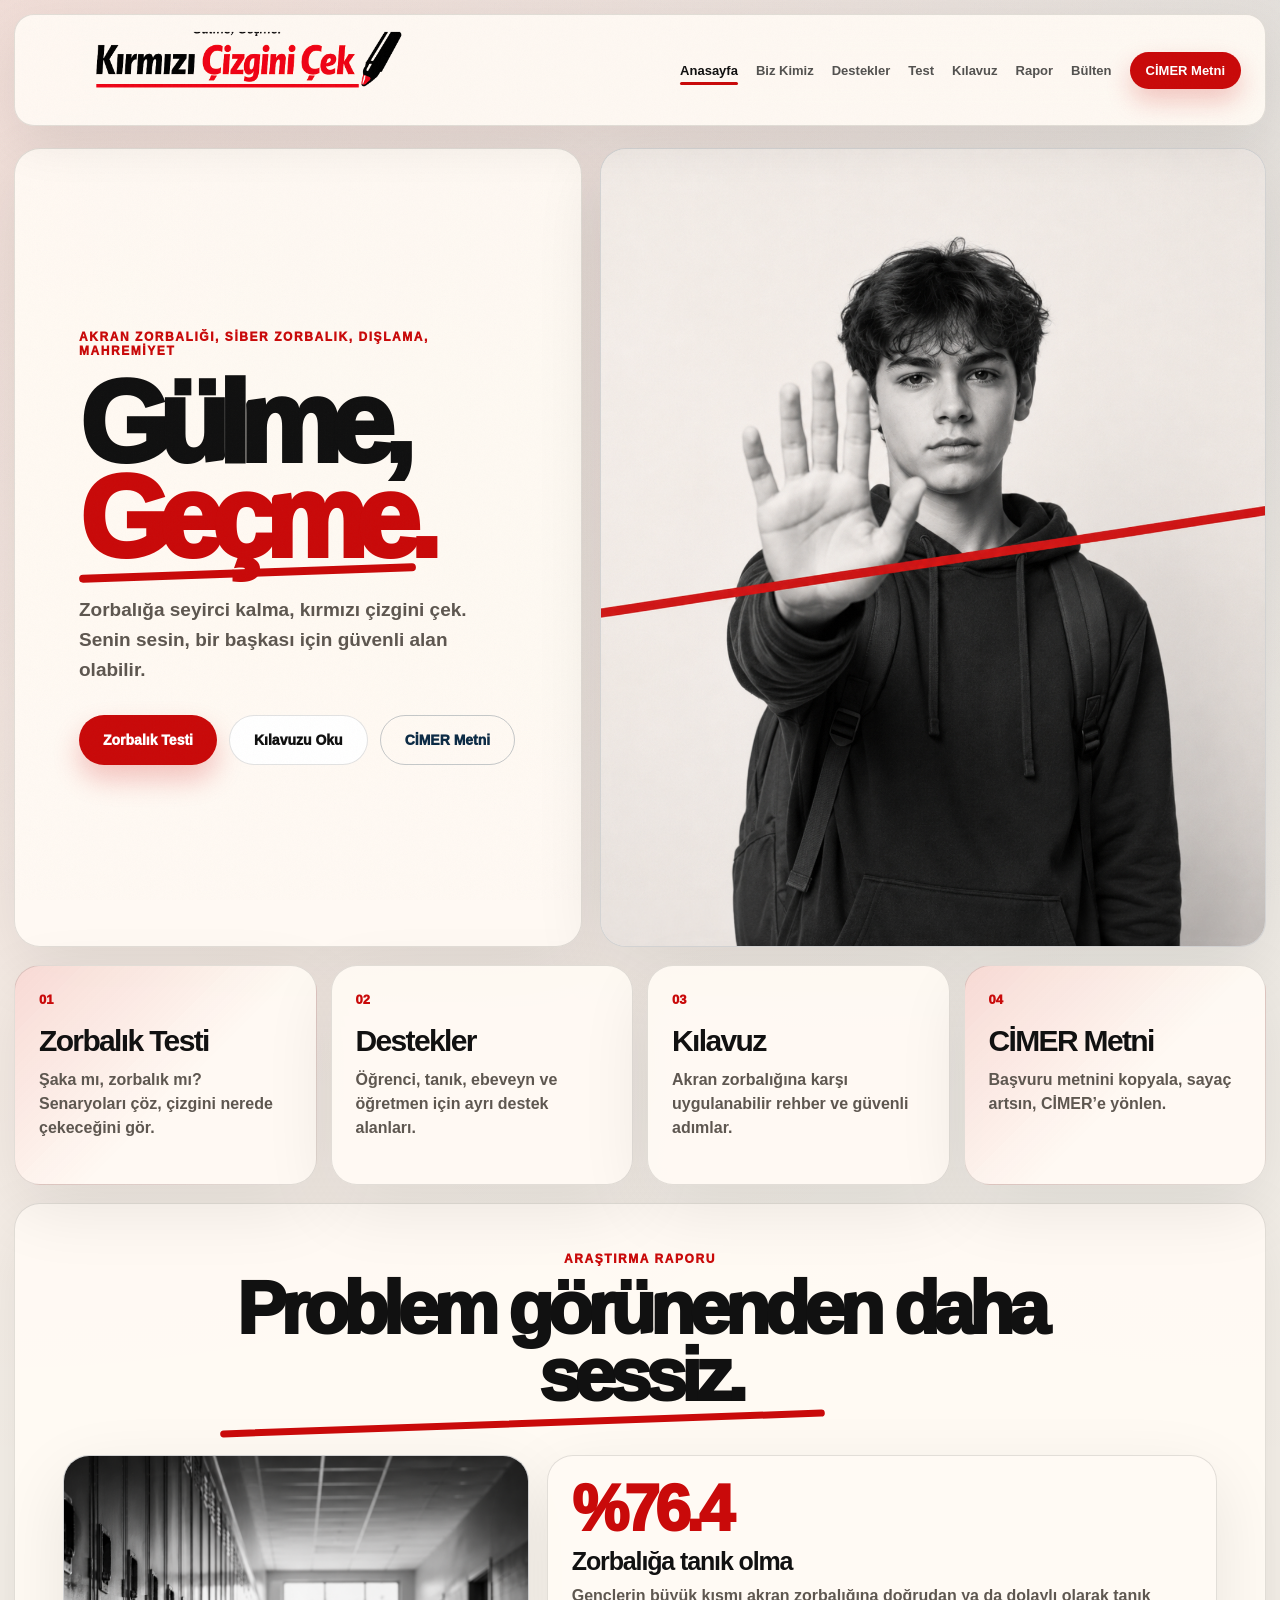
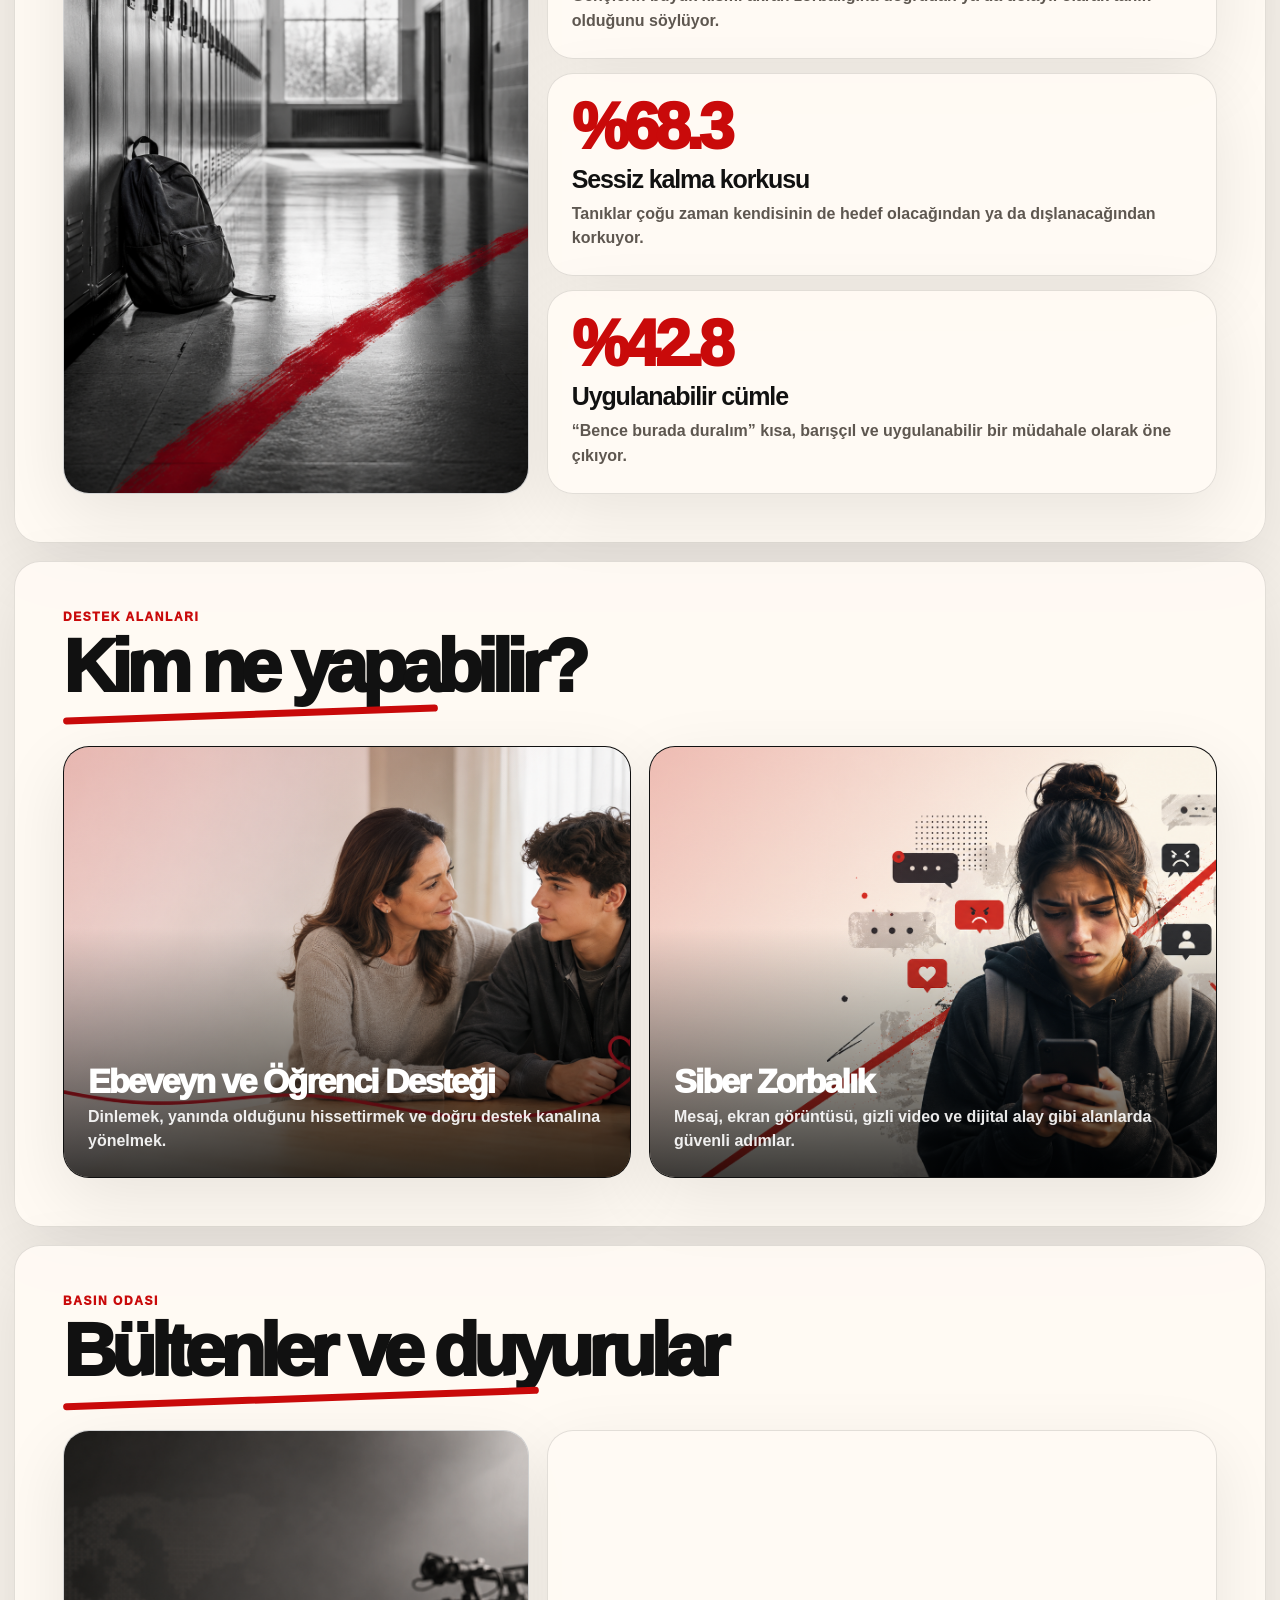
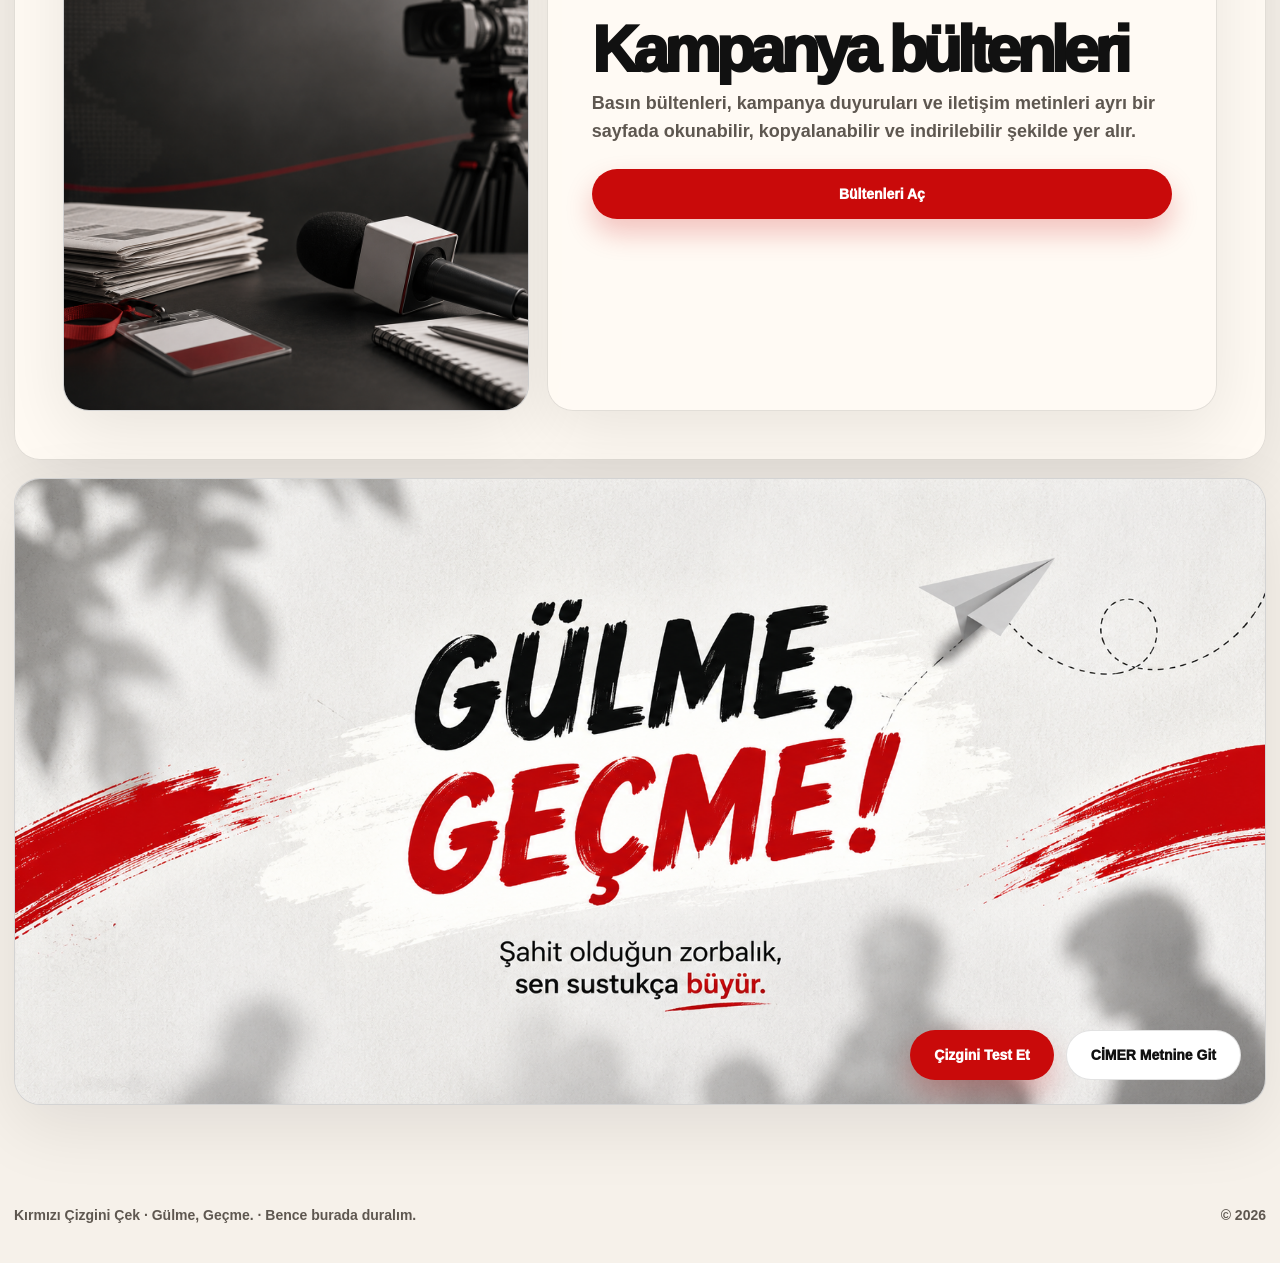
==== commit 9153fc5b: "Update index.html" ====
--- a/index.html
+++ b/index.html
@@ -7,7 +7,7 @@
   <title>Kırmızı Çizgini Çek | Gülme, Geçme</title>
   <meta name="description" content="Akran zorbalığına karşı farkındalık, test, kılavuz, araştırma raporu, bültenler ve CİMER yönlendirme sitesi." />
 
-  <link rel="stylesheet" href="site.css?v=kc-004" />
+  <link rel="stylesheet" href="site.css?v=kc-008" />
   <script src="data.js?v=kc-004" defer></script>
   <script src="app.js?v=kc-004" defer></script>
 </head>
--- a/site.css
+++ b/site.css
@@ -6,6 +6,8 @@
   --muted: #5e5750;
   --red: #c90a0a;
   --blue: #0d2c46;
+  --soft-red: #fff0f0;
+  --soft-blue: #e9f3f8;
   --line: rgba(17, 17, 17, 0.12);
   --shadow: 0 22px 70px rgba(0, 0, 0, 0.09);
   --radius: 26px;
@@ -50,7 +52,9 @@
   text-decoration: none;
 }
 
-button {
+button,
+input,
+textarea {
   font: inherit;
 }
 
@@ -80,8 +84,9 @@
 }
 
 .brand-logo {
-  width: auto;
-  height: 54px;
+  width: 280px;
+  height: auto;
+  max-height: 68px;
   object-fit: contain;
 }
 
@@ -137,21 +142,49 @@
   padding: 22px 0 76px;
 }
 
-.hero {
-  display: grid;
-  grid-template-columns: 0.92fr 1.08fr;
+.hero,
+.page-hero,
+.test-hero {
+  display: grid;
   gap: 18px;
   align-items: stretch;
 }
 
+.hero {
+  grid-template-columns: 0.92fr 1.08fr;
+}
+
+.page-hero {
+  grid-template-columns: 1fr;
+}
+
+.page-hero.split,
+.test-hero {
+  grid-template-columns: 1fr 0.82fr;
+  align-items: center;
+}
+
 .hero-copy,
 .hero-image,
+.page-copy,
 .quick-card,
 .section,
 .cover-card,
 .stat-card,
 .image-link,
 .text-card,
+.info-card,
+.support-card,
+.bulletin-card,
+.bulletin-detail,
+.cimer-control,
+.cimer-text,
+.quiz-card,
+.quiz-side article,
+.score-card,
+.result-card,
+.page-visual,
+.page-cover,
 .slogan-banner {
   border: 1px solid var(--line);
   border-radius: var(--radius);
@@ -159,7 +192,8 @@
   box-shadow: var(--shadow);
 }
 
-.hero-copy {
+.hero-copy,
+.page-copy {
   min-height: 560px;
   padding: clamp(34px, 5vw, 66px);
   display: flex;
@@ -183,7 +217,8 @@
   margin-top: 0;
 }
 
-.hero-copy h1 {
+.hero-copy h1,
+.page-copy h1 {
   margin: 0 0 30px;
   font-size: clamp(70px, 9vw, 136px);
   line-height: 0.82;
@@ -191,13 +226,15 @@
   font-weight: 950;
 }
 
-.hero-copy h1 span {
+.hero-copy h1 span,
+.page-copy h1 span {
   position: relative;
   display: inline-block;
   color: var(--red);
 }
 
-.hero-copy h1 span::after {
+.hero-copy h1 span::after,
+.page-copy h1 span::after {
   content: "";
   position: absolute;
   left: 0;
@@ -223,6 +260,14 @@
   flex-wrap: wrap;
   gap: 12px;
   margin-top: 30px;
+}
+
+.actions.vertical {
+  flex-direction: column;
+}
+
+.actions.center {
+  justify-content: center;
 }
 
 .btn {
@@ -262,6 +307,10 @@
   border: 1px solid rgba(13, 44, 70, 0.24);
 }
 
+.btn.full {
+  width: 100%;
+}
+
 .hero-image {
   overflow: hidden;
   min-height: 560px;
@@ -317,7 +366,8 @@
   font-weight: 700;
 }
 
-.quick-card.red {
+.quick-card.red,
+.info-card.red {
   background:
     linear-gradient(135deg, rgba(201, 10, 10, 0.13), transparent 56%),
     rgba(255, 250, 244, 0.94);
@@ -420,6 +470,10 @@
 }
 
 .stat-card h3,
+.info-card h3,
+.support-card h3,
+.bulletin-card h3,
+.bulletin-detail h3,
 .text-card h3 {
   margin: 0 0 10px;
   font-size: 25px;
@@ -428,6 +482,10 @@
 }
 
 .stat-card p,
+.info-card p,
+.support-card p,
+.bulletin-card p,
+.bulletin-detail p,
 .text-card p {
   margin: 0;
   color: var(--muted);
@@ -514,6 +572,76 @@
   font-size: 18px;
 }
 
+.page-visual {
+  width: 100%;
+  height: 100%;
+  min-height: 560px;
+  object-fit: cover;
+  object-position: center;
+}
+
+.page-cover {
+  width: 100%;
+  height: 100%;
+  min-height: 560px;
+  object-fit: cover;
+  object-position: center;
+}
+
+.card-grid {
+  display: grid;
+  gap: 16px;
+}
+
+.card-grid.three {
+  grid-template-columns: repeat(3, 1fr);
+}
+
+.card-grid.two {
+  grid-template-columns: repeat(2, 1fr);
+}
+
+.info-card,
+.support-card,
+.bulletin-card,
+.bulletin-detail {
+  padding: 24px;
+}
+
+.support-card ul {
+  margin: 16px 0 0;
+  padding-left: 20px;
+  color: var(--muted);
+  line-height: 1.6;
+  font-weight: 700;
+}
+
+.support-card li + li {
+  margin-top: 8px;
+}
+
+.bulletin-card small,
+.bulletin-detail small {
+  display: block;
+  margin-bottom: 10px;
+  color: var(--red);
+  font-weight: 950;
+}
+
+.bulletin-detail-list {
+  display: grid;
+  gap: 16px;
+}
+
+.bulletin-detail h3 {
+  font-size: clamp(30px, 4vw, 46px);
+  line-height: 0.95;
+}
+
+.bulletin-detail p + p {
+  margin-top: 14px;
+}
+
 .slogan-banner {
   position: relative;
   overflow: hidden;
@@ -537,6 +665,417 @@
   display: flex;
   flex-wrap: wrap;
   gap: 12px;
+}
+
+.bars {
+  display: grid;
+  gap: 20px;
+}
+
+.bar-row span {
+  display: block;
+  margin-bottom: 9px;
+  color: var(--blue);
+  font-weight: 950;
+}
+
+.bar {
+  height: 18px;
+  overflow: hidden;
+  border-radius: 999px;
+  background: rgba(13, 44, 70, 0.13);
+}
+
+.bar i {
+  display: block;
+  height: 100%;
+  border-radius: inherit;
+  background: var(--red);
+}
+
+.cimer-layout {
+  display: grid;
+  grid-template-columns: 0.8fr 1.2fr;
+  gap: 18px;
+  align-items: stretch;
+}
+
+.cimer-control {
+  padding: 24px;
+}
+
+.input-label {
+  display: block;
+  margin-bottom: 8px;
+  color: var(--blue);
+  font-size: 13px;
+  font-weight: 950;
+}
+
+.text-input,
+.cimer-text {
+  width: 100%;
+  border: 1px solid var(--line);
+  border-radius: 18px;
+  background: var(--white);
+}
+
+.text-input {
+  min-height: 50px;
+  padding: 14px 16px;
+}
+
+.cimer-text {
+  min-height: 500px;
+  padding: 20px;
+  resize: vertical;
+  line-height: 1.55;
+}
+
+.checklist {
+  display: grid;
+  gap: 10px;
+  margin-top: 18px;
+}
+
+.checklist label {
+  display: flex;
+  gap: 10px;
+  align-items: flex-start;
+  padding: 12px;
+  border: 1px solid var(--line);
+  border-radius: 14px;
+  background: rgba(255, 255, 255, 0.68);
+  color: var(--muted);
+  font-weight: 800;
+}
+
+.checklist input {
+  margin-top: 3px;
+  accent-color: var(--red);
+}
+
+.mini-status {
+  margin: 16px 0 0;
+  color: var(--blue);
+  font-weight: 900;
+}
+
+.signature-counter {
+  display: flex;
+  align-items: baseline;
+  gap: 10px;
+  margin-top: 18px;
+}
+
+.signature-counter strong {
+  color: var(--red);
+  font-size: 44px;
+  line-height: 1;
+  letter-spacing: -0.06em;
+}
+
+.test-hero {
+  grid-template-columns: 1fr 280px;
+}
+
+.score-card {
+  padding: 26px;
+  text-align: center;
+  align-self: stretch;
+  display: grid;
+  place-content: center;
+}
+
+.score-card span {
+  color: var(--muted);
+  font-weight: 950;
+}
+
+.score-card strong {
+  display: block;
+  color: var(--red);
+  font-size: 70px;
+  line-height: 0.95;
+  letter-spacing: -0.08em;
+}
+
+.score-card small {
+  color: var(--blue);
+  font-weight: 950;
+}
+
+.redline-wrap {
+  margin-top: 18px;
+  padding: 20px;
+  border: 1px solid var(--line);
+  border-radius: var(--radius);
+  background: rgba(255, 250, 244, 0.94);
+  box-shadow: var(--shadow);
+}
+
+.redline-label {
+  display: flex;
+  justify-content: space-between;
+  gap: 18px;
+  margin-bottom: 10px;
+  color: var(--blue);
+  font-weight: 950;
+}
+
+.redline {
+  height: 18px;
+  overflow: hidden;
+  border-radius: 999px;
+  background: rgba(201, 10, 10, 0.14);
+}
+
+.redline i {
+  display: block;
+  width: 0%;
+  height: 100%;
+  background: var(--red);
+  transition: 0.35s ease;
+}
+
+.quiz-layout {
+  display: grid;
+  grid-template-columns: 280px 1fr;
+  gap: 18px;
+  align-items: start;
+  margin-top: 18px;
+}
+
+.quiz-side {
+  position: sticky;
+  top: 102px;
+  display: grid;
+  gap: 14px;
+}
+
+.quiz-side article {
+  padding: 20px;
+}
+
+.quiz-side p {
+  margin: 0 0 8px;
+  color: var(--muted);
+  font-size: 13px;
+  font-weight: 950;
+}
+
+.quiz-side strong {
+  display: block;
+  font-size: 34px;
+  letter-spacing: -0.05em;
+}
+
+.badges {
+  display: flex;
+  flex-wrap: wrap;
+  gap: 8px;
+}
+
+.badge {
+  display: inline-flex;
+  padding: 8px 10px;
+  border-radius: 999px;
+  color: white;
+  background: var(--blue);
+  font-size: 12px;
+  font-weight: 950;
+}
+
+.quiz-card {
+  min-height: 620px;
+  padding: clamp(24px, 4vw, 46px);
+}
+
+.quiz-top {
+  display: flex;
+  justify-content: space-between;
+  gap: 14px;
+  align-items: center;
+  margin-bottom: 22px;
+}
+
+.pill {
+  display: inline-flex;
+  padding: 8px 12px;
+  border-radius: 999px;
+  color: white;
+  background: var(--blue);
+  font-size: 12px;
+  font-weight: 950;
+}
+
+#questionNumber {
+  color: var(--red);
+  font-weight: 950;
+}
+
+.quiz-card h2 {
+  margin-bottom: 18px;
+  font-size: clamp(34px, 5vw, 66px);
+  line-height: 0.94;
+  letter-spacing: -0.065em;
+}
+
+#scenario {
+  max-width: 900px;
+  color: var(--muted);
+  font-size: 20px;
+  line-height: 1.58;
+  font-weight: 700;
+}
+
+.options {
+  display: grid;
+  grid-template-columns: repeat(3, 1fr);
+  gap: 14px;
+  margin-top: 30px;
+}
+
+.options button {
+  min-height: 150px;
+  padding: 22px;
+  border: 1px solid var(--line);
+  border-radius: 24px;
+  background: white;
+  color: var(--ink);
+  text-align: left;
+  cursor: pointer;
+  transition: 0.2s ease;
+}
+
+.options button:hover {
+  transform: translateY(-3px);
+  box-shadow: 0 18px 36px rgba(0, 0, 0, 0.1);
+}
+
+.options button:disabled {
+  cursor: not-allowed;
+  opacity: 0.76;
+}
+
+.options strong {
+  display: block;
+  margin-bottom: 8px;
+  font-size: 25px;
+  letter-spacing: -0.045em;
+}
+
+.options span {
+  color: var(--muted);
+}
+
+.feedback {
+  margin-top: 24px;
+  padding: 22px;
+  border: 1px solid var(--line);
+  border-radius: 24px;
+  background: white;
+}
+
+.feedback-head {
+  display: flex;
+  align-items: center;
+  gap: 12px;
+  margin-bottom: 14px;
+}
+
+.feedback-head span {
+  width: 36px;
+  height: 36px;
+  display: grid;
+  place-items: center;
+  border-radius: 50%;
+  color: white;
+  background: var(--red);
+  font-weight: 950;
+}
+
+.feedback-head strong {
+  font-size: 22px;
+  font-weight: 950;
+}
+
+#feedbackExplanation {
+  color: var(--muted);
+  line-height: 1.58;
+  font-weight: 700;
+}
+
+.mini-box {
+  margin-top: 16px;
+  padding: 18px;
+  border-radius: 18px;
+}
+
+.mini-box.blue {
+  background: var(--soft-blue);
+  border-left: 5px solid var(--blue);
+}
+
+.mini-box.red {
+  background: var(--soft-red);
+  border-left: 5px solid var(--red);
+}
+
+.mini-box small {
+  display: block;
+  margin-bottom: 8px;
+  font-weight: 950;
+}
+
+.mini-box p {
+  margin: 0;
+  color: var(--ink);
+  font-size: 19px;
+  line-height: 1.35;
+  font-weight: 950;
+  letter-spacing: -0.03em;
+}
+
+.result-section {
+  margin-top: 18px;
+}
+
+.result-card {
+  padding: clamp(28px, 5vw, 60px);
+  text-align: center;
+}
+
+.result-card h2 {
+  font-size: clamp(42px, 7vw, 86px);
+  line-height: 0.9;
+  letter-spacing: -0.08em;
+}
+
+.result-card p {
+  max-width: 760px;
+  margin: 0 auto 22px;
+  color: var(--muted);
+  font-size: 18px;
+  line-height: 1.58;
+  font-weight: 700;
+}
+
+.result-list {
+  max-width: 820px;
+  margin: 24px auto 0;
+  padding: 0;
+  list-style: none;
+  text-align: left;
+}
+
+.result-list li {
+  margin-bottom: 10px;
+  padding: 14px 16px;
+  border-radius: 16px;
+  background: rgba(255, 255, 255, 0.64);
+  border: 1px solid var(--line);
+  font-weight: 850;
 }
 
 .footer {
@@ -551,20 +1090,48 @@
   font-weight: 850;
 }
 
+.confetti {
+  position: fixed;
+  top: -20px;
+  z-index: 300;
+  width: 10px;
+  height: 18px;
+  border-radius: 3px;
+  animation: fall 1.25s linear forwards;
+}
+
+@keyframes fall {
+  to {
+    transform: translateY(110vh) rotate(420deg);
+    opacity: 0;
+  }
+}
+
 @media (max-width: 1120px) {
   .nav {
     display: none;
   }
 
   .hero,
+  .page-hero.split,
+  .test-hero,
   .report-layout,
   .bulletin-home,
-  .image-link-grid {
+  .image-link-grid,
+  .cimer-layout,
+  .quiz-layout {
     grid-template-columns: 1fr;
   }
 
-  .quick-grid {
+  .quick-grid,
+  .card-grid.three,
+  .card-grid.two,
+  .options {
     grid-template-columns: 1fr 1fr;
+  }
+
+  .quiz-side {
+    position: static;
   }
 }
 
@@ -578,11 +1145,15 @@
     height: 44px;
   }
 
-  .quick-grid {
+  .quick-grid,
+  .card-grid.three,
+  .card-grid.two,
+  .options {
     grid-template-columns: 1fr;
   }
 
-  .hero-copy h1 {
+  .hero-copy h1,
+  .page-copy h1 {
     font-size: 64px;
   }
 
@@ -600,3 +1171,45 @@
     flex-direction: column;
   }
 }
+/* LOGO FIX - kc-008 */
+
+.site-header {
+  min-height: 112px !important;
+  padding: 0 24px !important;
+}
+
+.brand {
+  width: 420px !important;
+  height: 88px !important;
+  display: flex !important;
+  align-items: center !important;
+  overflow: hidden !important;
+  border-radius: 18px !important;
+}
+
+.brand-logo {
+  width: 100% !important;
+  height: 100% !important;
+  object-fit: cover !important;
+  object-position: center !important;
+  transform: scale(1.12) !important;
+}
+
+@media (max-width: 700px) {
+  .site-header {
+    min-height: 88px !important;
+    padding: 0 14px !important;
+  }
+
+  .brand {
+    width: 280px !important;
+    height: 66px !important;
+  }
+
+  .brand-logo {
+    width: 100% !important;
+    height: 100% !important;
+    object-fit: cover !important;
+    transform: scale(1.15) !important;
+  }
+}
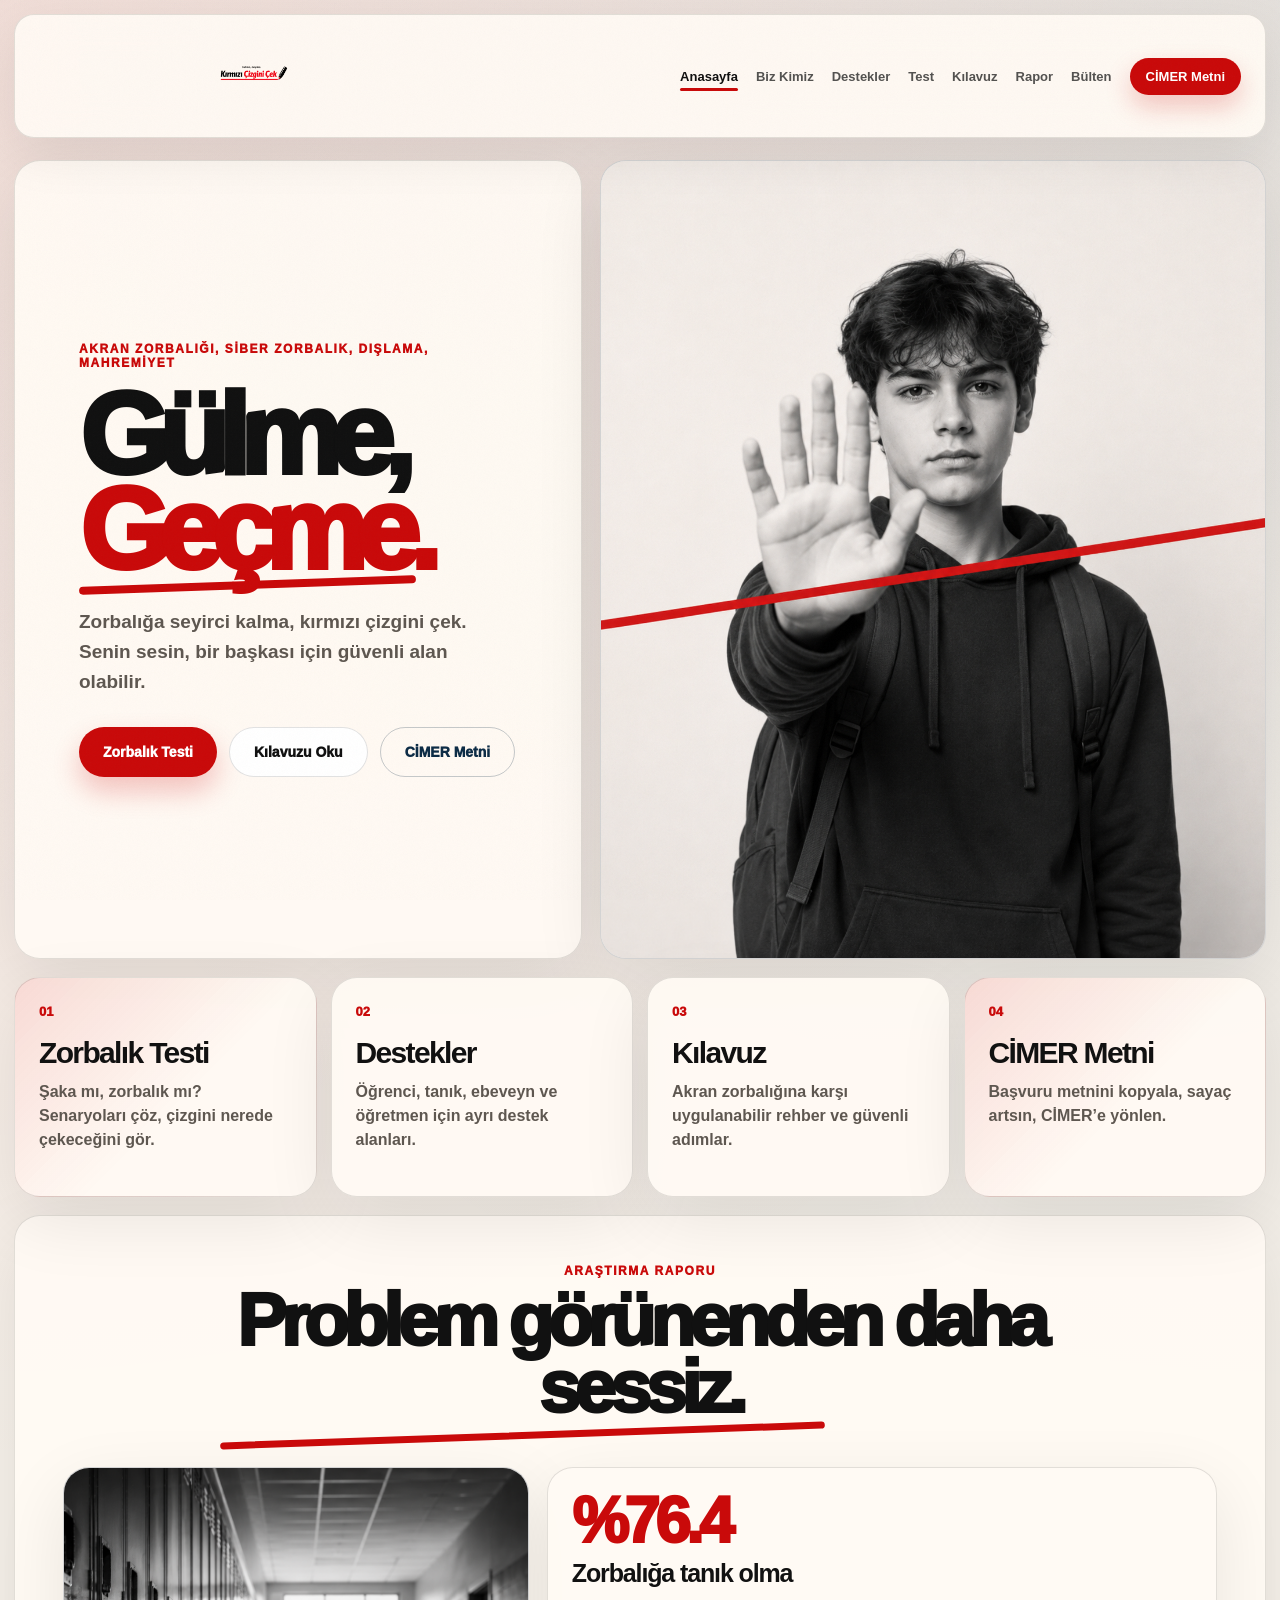
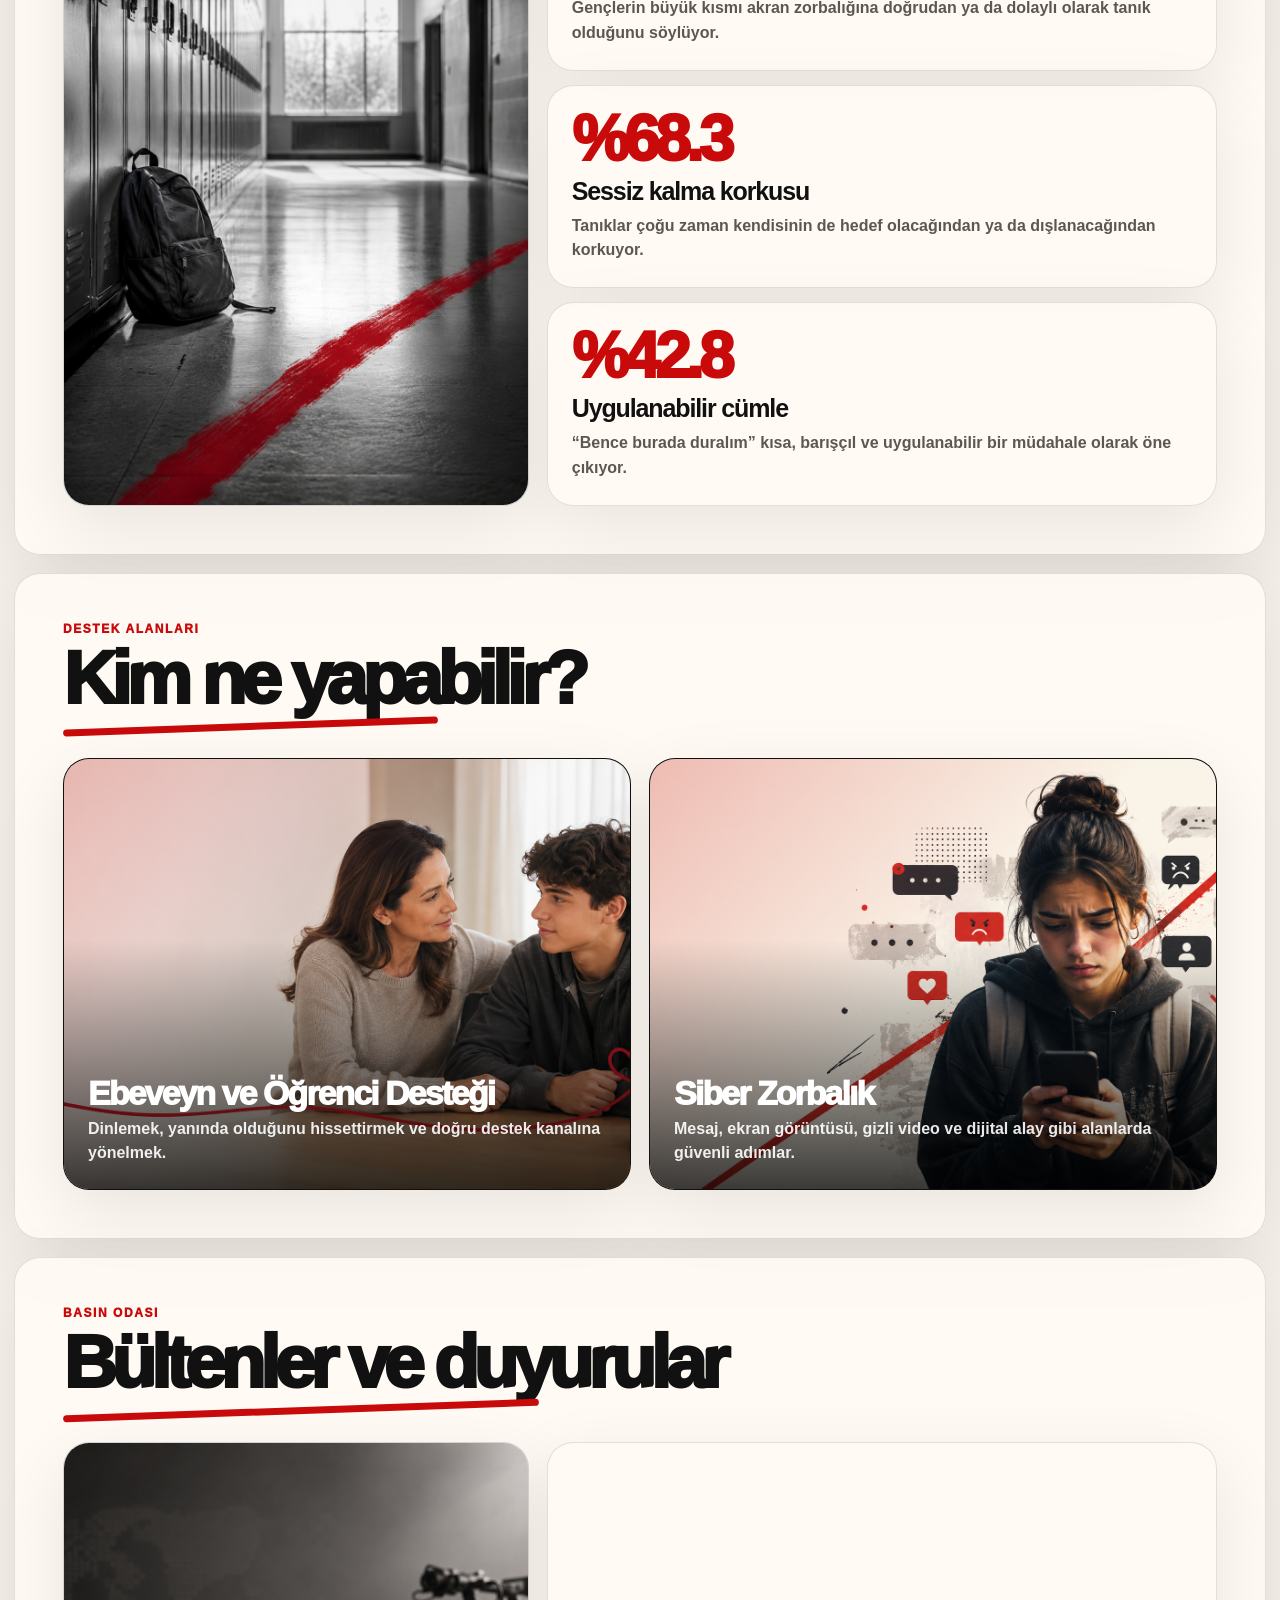
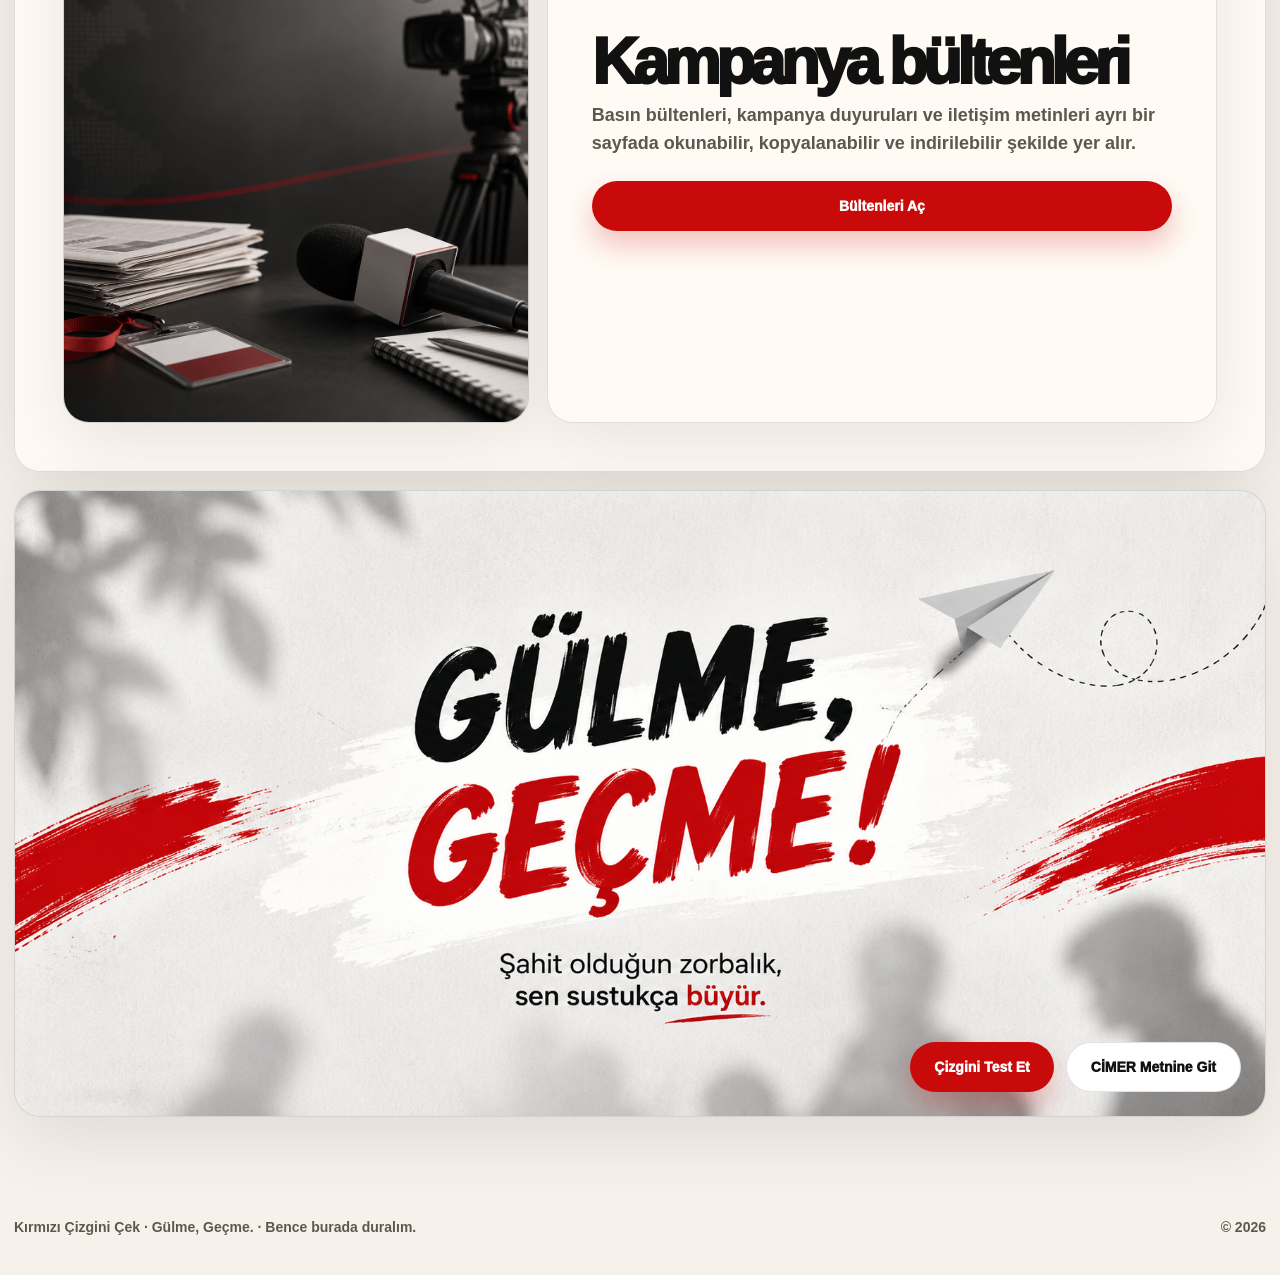
==== commit 4a2cfcf9: "Update index.html" ====
--- a/index.html
+++ b/index.html
@@ -7,28 +7,28 @@
   <title>Kırmızı Çizgini Çek | Gülme, Geçme</title>
   <meta name="description" content="Akran zorbalığına karşı farkındalık, test, kılavuz, araştırma raporu, bültenler ve CİMER yönlendirme sitesi." />
 
-  <link rel="stylesheet" href="site.css?v=kc-008" />
+  <link rel="stylesheet" href="site.css?v=kc-009" />
   <script src="data.js?v=kc-004" defer></script>
   <script src="app.js?v=kc-004" defer></script>
 </head>
 
 <body>
   <header class="site-header">
-    <a class="brand" href="index.html" aria-label="Anasayfa">
-      <img class="brand-logo" src="logo.png?v=kc-004" alt="Kırmızı Çizgini Çek logosu">
-    </a>
+  <a class="brand" href="index.html" aria-label="Kırmızı Çizgini Çek anasayfa">
+    <img class="brand-logo" src="logo.png?v=kc-008" alt="Kırmızı Çizgini Çek logosu">
+  </a>
 
-    <nav class="nav">
-      <a class="active" href="index.html">Anasayfa</a>
-      <a href="biz-kimiz.html">Biz Kimiz</a>
-      <a href="destekler.html">Destekler</a>
-      <a href="test.html">Test</a>
-      <a href="kilavuz.html">Kılavuz</a>
-      <a href="arastirma-raporu.html">Rapor</a>
-      <a href="bultenler.html">Bülten</a>
-      <a class="nav-cta" href="cimer.html">CİMER Metni</a>
-    </nav>
-  </header>
+  <nav class="nav">
+    <a class="active" href="index.html">Anasayfa</a>
+    <a href="biz-kimiz.html">Biz Kimiz</a>
+    <a href="destekler.html">Destekler</a>
+    <a href="test.html">Test</a>
+    <a href="kilavuz.html">Kılavuz</a>
+    <a href="arastirma-raporu.html">Rapor</a>
+    <a href="bultenler.html">Bülten</a>
+    <a class="nav-cta" href="cimer.html">CİMER Metni</a>
+  </nav>
+</header>
 
   <main class="main">
     <section class="hero">
--- a/site.css
+++ b/site.css
@@ -1213,3 +1213,50 @@
     transform: scale(1.15) !important;
   }
 }
+/* LOGO FIX 2 - kırpılmayı durdur */
+
+.site-header {
+  min-height: 124px !important;
+  padding: 0 24px !important;
+  align-items: center !important;
+}
+
+.brand {
+  width: 430px !important;
+  height: 100px !important;
+  display: flex !important;
+  align-items: center !important;
+  justify-content: center !important;
+  overflow: visible !important;
+  border-radius: 18px !important;
+}
+
+.brand-logo {
+  width: 100% !important;
+  height: 100% !important;
+  object-fit: contain !important;
+  object-position: center !important;
+  transform: none !important;
+  display: block !important;
+}
+
+@media (max-width: 700px) {
+  .site-header {
+    min-height: 96px !important;
+    padding: 0 14px !important;
+  }
+
+  .brand {
+    width: 280px !important;
+    height: 72px !important;
+    overflow: visible !important;
+  }
+
+  .brand-logo {
+    width: 100% !important;
+    height: 100% !important;
+    object-fit: contain !important;
+    object-position: center !important;
+    transform: none !important;
+  }
+}
